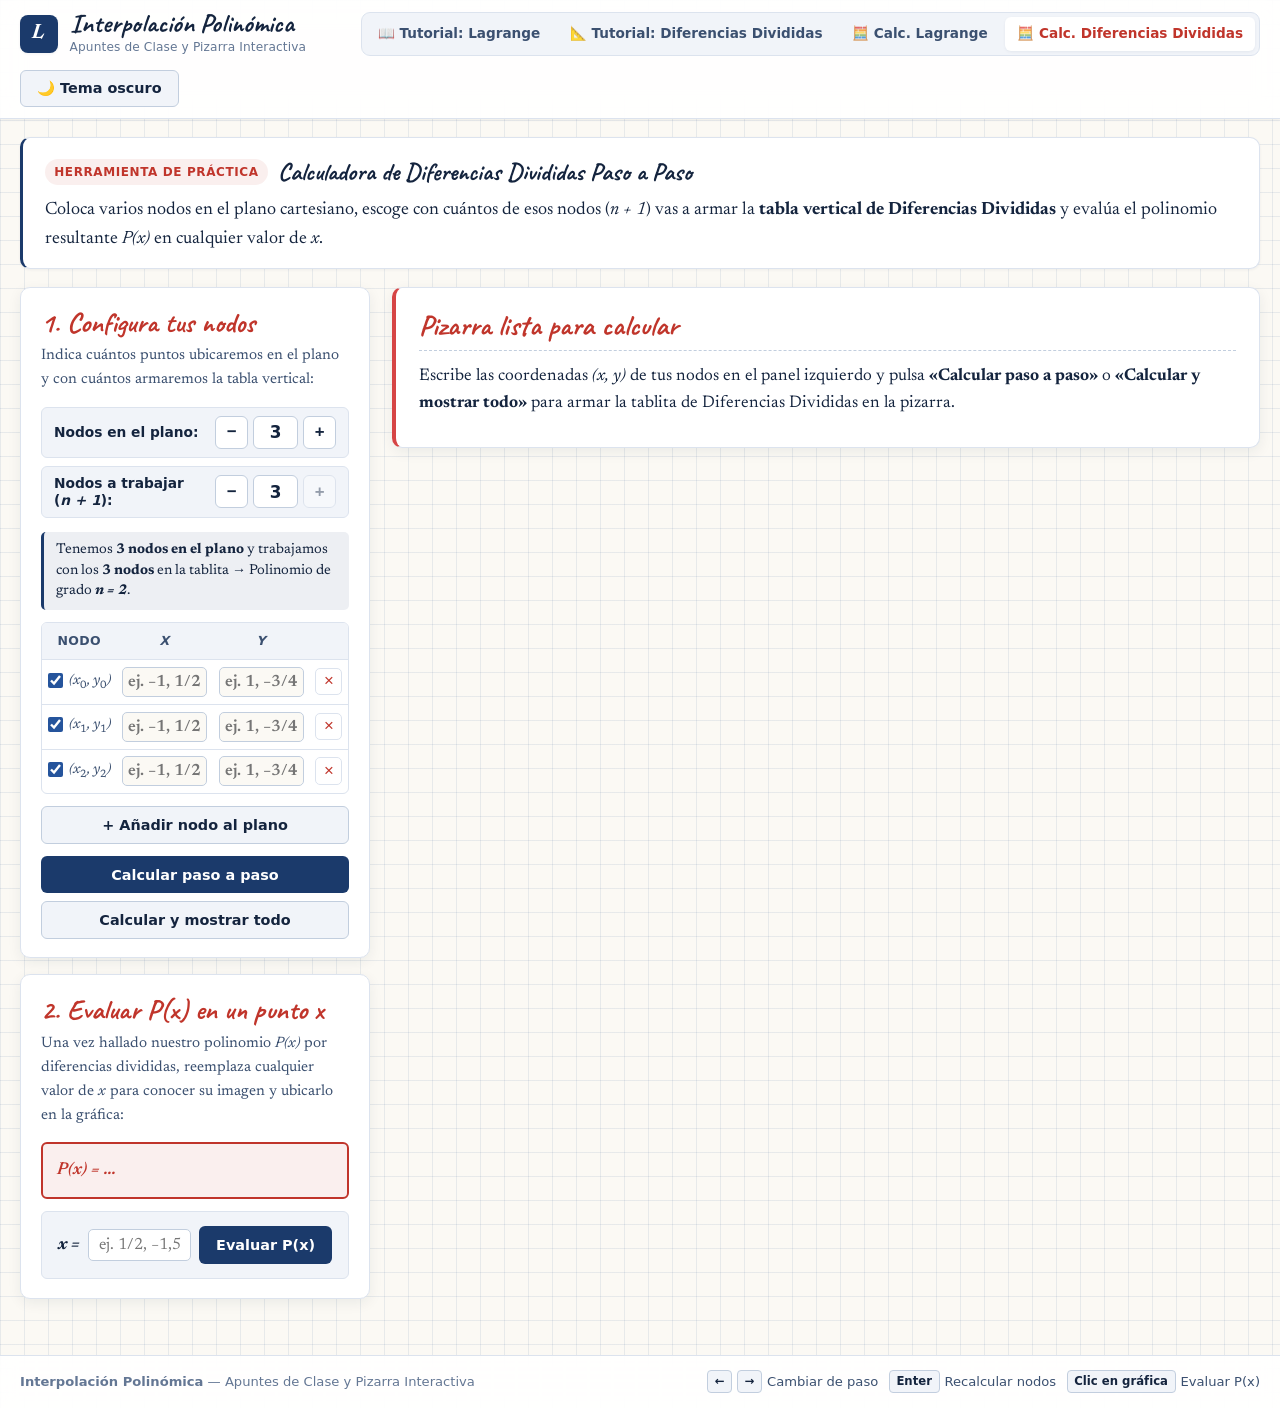
==== calculadora-diferencias.html @ 431a0343 "docs: change P(x_i) = y_i to P(x) = y in verification step" ====
<!DOCTYPE html>
<html lang="es">
<head>
  <meta charset="UTF-8">
  <meta name="viewport" content="width=device-width, initial-scale=1.0, viewport-fit=cover">
  <title>Calculadora de Diferencias Divididas — Paso a Paso</title>
  <meta name="description" content="Calculadora interactiva paso a paso del Método de Diferencias Divididas de Newton con tabla vertical, fracciones exactas y gráfica.">
  <meta property="og:title" content="Calculadora de Diferencias Divididas — Paso a Paso">
  <meta property="og:description" content="Arma la tabla de Diferencias Divididas y calcula el polinomio interpolador paso a paso.">
  <link rel="icon" type="image/svg+xml" href="data:image/svg+xml,%3Csvg xmlns='http://www.w3.org/2000/svg' viewBox='0 0 64 64'%3E%3Crect width='64' height='64' rx='14' fill='%231b3a6b'/%3E%3Ctext x='32' y='46' font-family='Georgia,serif' font-size='42' font-weight='bold' font-style='italic' fill='%23ffffff' text-anchor='middle'%3EL%3C/text%3E%3C/svg%3E">
  <link rel="preconnect" href="https://fonts.googleapis.com">
  <link rel="preconnect" href="https://fonts.gstatic.com" crossorigin>
  <link href="https://fonts.googleapis.com/css2?family=Caveat:wght@600;700&family=Newsreader:ital,opsz,wght@0,6..72,400;0,6..72,600;0,6..72,700;1,6..72,400;1,6..72,600&display=swap" rel="stylesheet">
  <link rel="stylesheet" href="styles.css?v=5">
</head>
<body>
  <!-- Barra de navegación superior profesional -->
  <header class="top-navbar">
    <div class="navbar-inner">
      <a href="index.html" class="brand-group">
        <span class="brand-symbol">L</span>
        <div class="brand-text-wrap">
          <span class="brand-title">Interpolación Polinómica</span>
          <span class="brand-subtitle">Apuntes de Clase y Pizarra Interactiva</span>
        </div>
      </a>

      <nav class="nav-links" aria-label="Navegación principal">
        <a href="index.html" class="nav-link">
          📖 Tutorial: Lagrange
        </a>
        <a href="diferencias.html" class="nav-link">
          📐 Tutorial: Diferencias Divididas
        </a>
        <a href="calculadora.html" class="nav-link">
          🧮 Calc. Lagrange
        </a>
        <a href="calculadora-diferencias.html" class="nav-link active" aria-current="page">
          🧮 Calc. Diferencias Divididas
        </a>
      </nav>

      <div class="navbar-actions">
        <button type="button" id="theme-toggle-btn" class="btn btn-secondary" aria-label="Cambiar tema de color">
          Alternar tema
        </button>
      </div>
    </div>
  </header>

  <div class="main-wrapper">
    <!-- Banner de introducción de la Calculadora de Diferencias Divididas -->
    <section class="definition-banner" aria-labelledby="dd-calc-banner-heading">
      <div class="definition-Header">
        <span class="prof-badge">Herramienta de práctica</span>
        <h1 id="dd-calc-banner-heading" class="definition-title">Calculadora de Diferencias Divididas Paso a Paso</h1>
      </div>
      <p class="definition-text">
        Coloca varios nodos en el plano cartesiano, escoge con cuántos de esos nodos (<span class="math-inline">n + 1</span>) vas a armar la <strong>tabla vertical de Diferencias Divididas</strong> y evalúa el polinomio resultante <span class="math-inline">P(x)</span> en cualquier valor de <span class="math-inline">x</span>.
      </p>
    </section>

    <div class="workspace-layout">
      <!-- Panel lateral izquierdo: Configuración de nodos + Evaluar P(x) en un punto x -->
      <aside class="workspace-sidebar">
        <!-- Tarjeta 1: Cantidad de nodos y tabla -->
        <section class="notebook-card" aria-labelledby="dd-config-nodes-heading">
          <h2 id="dd-config-nodes-heading" class="card-title">1. Configura tus nodos</h2>
          <p class="card-subtitle">
            Indica cuántos puntos ubicaremos en el plano y con cuántos armaremos la tabla vertical:
          </p>

          <div class="counts-grid">
            <div class="count-box">
              <label for="dd-calc-plane-count">Nodos en el plano:</label>
              <div class="count-input-group">
                <button type="button" id="dd-plane-dec-btn" class="btn-step-mini" aria-label="Disminuir nodos del plano">−</button>
                <input type="number" id="dd-calc-plane-count" class="count-number-input" min="2" max="12" value="3" autocomplete="off">
                <button type="button" id="dd-plane-inc-btn" class="btn-step-mini" aria-label="Aumentar nodos del plano">+</button>
              </div>
            </div>

            <div class="count-box">
              <label for="dd-calc-work-count">Nodos a trabajar (<span class="math-inline">n + 1</span>):</label>
              <div class="count-input-group">
                <button type="button" id="dd-work-dec-btn" class="btn-step-mini" aria-label="Disminuir nodos de trabajo">−</button>
                <input type="number" id="dd-calc-work-count" class="count-number-input" min="2" max="12" value="3" autocomplete="off">
                <button type="button" id="dd-work-inc-btn" class="btn-step-mini" aria-label="Aumentar nodos de trabajo">+</button>
              </div>
            </div>
          </div>

          <div id="dd-calc-counts-note" class="prof-note-banner"></div>

          <div class="table-wrapper">
            <table class="nodes-input-table" aria-label="Tabla editable de nodos de la calculadora de diferencias divididas">
              <thead>
                <tr>
                  <th scope="col">Nodo</th>
                  <th scope="col"><span class="math-inline">x</span></th>
                  <th scope="col"><span class="math-inline">y</span></th>
                  <th scope="col" aria-label="Quitar fila"></th>
                </tr>
              </thead>
              <tbody id="dd-calc-nodes-tbody"></tbody>
            </table>
          </div>

          <div id="dd-calc-validation-error" class="error-box" role="alert" hidden></div>

          <div class="btn-row">
            <button type="button" id="dd-calc-add-node-btn" class="btn btn-secondary" style="width: 100%;">
              + Añadir nodo al plano
            </button>
          </div>

          <div class="btn-stack">
            <button type="button" id="dd-calc-start-btn" class="btn btn-primary">
              Calcular paso a paso
            </button>
            <button type="button" id="dd-calc-show-all-top-btn" class="btn btn-secondary">
              Calcular y mostrar todo
            </button>
          </div>
        </section>

        <!-- Tarjeta 2: Evaluar P(x) en un punto x -->
        <section class="notebook-card" aria-labelledby="dd-eval-heading">
          <h2 id="dd-eval-heading" class="card-title">2. Evaluar P(x) en un punto x</h2>
          <p class="card-subtitle">
            Una vez hallado nuestro polinomio <span class="math-inline">P(x)</span> por diferencias divididas, reemplaza cualquier valor de <span class="math-inline">x</span> para conocer su imagen y ubicarlo en la gráfica:
          </p>

          <div id="dd-active-poly-box" class="math-block math-final-highlight" style="font-size: 1.08rem; padding: 0.65rem 0.85rem; margin-bottom: 0.75rem;">
            P(x) = ...
          </div>

          <div class="eval-card-box">
            <div class="eval-input-row">
              <label for="dd-eval-x-input" class="eval-x-label">x =</label>
              <input type="text" id="dd-eval-x-input" class="eval-x-input" value="" placeholder="ej. 1/2, −1,5" autocomplete="off">
              <button type="button" id="dd-eval-x-btn" class="btn btn-primary">Evaluar P(x)</button>
            </div>
          </div>

          <div id="dd-eval-result-box" class="eval-result-panel" hidden></div>
        </section>
      </aside>

      <!-- Pizarra principal derecha: Desarrollo paso a paso igual que en el tutorial -->
      <div class="workspace-board">
        <main id="dd-calc-steps-container" aria-live="polite"></main>

        <div id="dd-calc-step-controls" class="step-controls-bar" hidden>
          <span id="dd-calc-step-progress" class="step-progress-text"></span>
          <div class="btn-row" style="margin-top: 0;">
            <button type="button" id="dd-calc-next-step-btn" class="btn btn-primary">Siguiente paso</button>
            <button type="button" id="dd-calc-show-all-btn" class="btn btn-secondary">Mostrar todo</button>
          </div>
        </div>
      </div>
    </div>
  </div>

  <footer class="site-footer">
    <div class="footer-inner">
      <span><strong>Interpolación Polinómica</strong> — Apuntes de Clase y Pizarra Interactiva</span>
      <div class="footer-shortcuts" aria-label="Atajos de teclado">
        <span class="shortcut-item"><kbd class="kbd-pill">←</kbd><kbd class="kbd-pill">→</kbd> Cambiar de paso</span>
        <span class="shortcut-item"><kbd class="kbd-pill">Enter</kbd> Recalcular nodos</span>
        <span class="shortcut-item"><kbd class="kbd-pill">Clic en gráfica</kbd> Evaluar P(x)</span>
      </div>
    </div>
  </footer>

  <script src="lagrange.js?v=13"></script>
  <script>
    (function () {
      'use strict';

      const {
        parseInputToFrac,
        polyEval,
        computeDividedDifferencesPolynomial,
        renderFracHTML,
        renderPolyHTML,
        renderPolyEvaluationSubstitutionHTML,
        renderWhyBoxHTML,
        buildPolyEvaluationBreakdownHTML,
        generateDividedDiffStepsData,
        scrollToElement,
        createStepCardElement,
        syncStepJumperBar,
        validateCalculatorRowsRealtime,
        initThemeToggle
      } = window.LagrangeApp;

      const calcPlaneCountInput = document.getElementById('dd-calc-plane-count');
      const planeDecBtn = document.getElementById('dd-plane-dec-btn');
      const planeIncBtn = document.getElementById('dd-plane-inc-btn');

      const calcWorkCountInput = document.getElementById('dd-calc-work-count');
      const workDecBtn = document.getElementById('dd-work-dec-btn');
      const workIncBtn = document.getElementById('dd-work-inc-btn');

      const calcCountsNote = document.getElementById('dd-calc-counts-note');
      const calcTbody = document.getElementById('dd-calc-nodes-tbody');
      const calcErrorBox = document.getElementById('dd-calc-validation-error');
      const calcAddNodeBtn = document.getElementById('dd-calc-add-node-btn');
      const calcStartBtn = document.getElementById('dd-calc-start-btn');
      const calcShowAllTopBtn = document.getElementById('dd-calc-show-all-top-btn');

      const activePolyBox = document.getElementById('dd-active-poly-box');
      const evalXInput = document.getElementById('dd-eval-x-input');
      const evalXBtn = document.getElementById('dd-eval-x-btn');
      const evalResultBox = document.getElementById('dd-eval-result-box');

      const calcStepsContainer = document.getElementById('dd-calc-steps-container');
      const calcStepControls = document.getElementById('dd-calc-step-controls');
      const calcStepProgress = document.getElementById('dd-calc-step-progress');
      const calcNextStepBtn = document.getElementById('dd-calc-next-step-btn');
      const calcShowAllBtn = document.getElementById('dd-calc-show-all-btn');

      let calcSteps = [];
      let calcRevealed = 0;
      let lastEvalPoint = null;

      function showCalcError(msg) {
        calcErrorBox.textContent = msg;
        calcErrorBox.hidden = false;
      }

      function clearCalcError() {
        calcErrorBox.textContent = '';
        calcErrorBox.hidden = true;
      }

      function getCalcRows() {
        return Array.from(calcTbody.querySelectorAll('tr'));
      }

      function setTargetWorkNodeCount(targetCount) {
        const rows = getCalcRows();
        const planeTotal = rows.length;
        const clamped = Math.max(2, Math.min(planeTotal, targetCount));
        let checkedRows = rows.filter(r => {
          const chk = r.querySelector('.node-use-check');
          return chk && chk.checked;
        });

        if (checkedRows.length < clamped) {
          for (let i = 0; i < rows.length && checkedRows.length < clamped; i++) {
            const chk = rows[i].querySelector('.node-use-check');
            if (chk && !chk.checked) {
              chk.checked = true;
              checkedRows.push(rows[i]);
            }
          }
        } else if (checkedRows.length > clamped) {
          for (let i = rows.length - 1; i >= 0 && checkedRows.length > clamped; i--) {
            const chk = rows[i].querySelector('.node-use-check');
            if (chk && chk.checked) {
              chk.checked = false;
              checkedRows.pop();
            }
          }
        }
        calcWorkCountInput.value = clamped;
        syncCalcTableAndLabels();
      }

      function syncCalcTableAndLabels() {
        const rows = getCalcRows();
        const planeTotal = rows.length;
        let checkedCount = rows.filter(r => {
          const chk = r.querySelector('.node-use-check');
          return chk && chk.checked;
        }).length;

        if (checkedCount < 2 && planeTotal >= 2) {
          for (let i = 0; i < rows.length && checkedCount < 2; i++) {
            const chk = rows[i].querySelector('.node-use-check');
            if (chk && !chk.checked) {
              chk.checked = true;
              checkedCount++;
            }
          }
        }

        const workCount = Math.max(2, Math.min(planeTotal, checkedCount));

        calcPlaneCountInput.value = planeTotal;
        calcWorkCountInput.max = planeTotal;
        calcWorkCountInput.value = workCount;

        planeDecBtn.disabled = planeTotal <= 2;
        planeIncBtn.disabled = planeTotal >= 12;
        workDecBtn.disabled = workCount <= 2;
        workIncBtn.disabled = workCount >= planeTotal;

        const disableRemove = planeTotal <= 2;
        let workIdxCounter = 0;

        rows.forEach((tr, idx) => {
          const chk = tr.querySelector('.node-use-check');
          const isWork = chk ? chk.checked : idx < workCount;
          tr.classList.toggle('row-only-plane', !isWork);

          const statusText = tr.querySelector('.node-index-text');
          if (statusText) {
            if (isWork) {
              statusText.innerHTML = `<span class="math-inline">(x<sub>${workIdxCounter}</sub>, y<sub>${workIdxCounter}</sub>)</span>`;
              workIdxCounter++;
            } else {
              statusText.innerHTML = `<span style="font-style: normal; font-size: 0.8rem; color: var(--ink-muted);">Solo plano</span>`;
            }
          }

          const rmBtn = tr.querySelector('.btn-remove');
          if (rmBtn) {
            rmBtn.disabled = disableRemove;
            rmBtn.title = disableRemove
              ? 'Se requieren como mínimo 2 nodos en el plano'
              : `Quitar fila ${idx + 1}`;
          }
        });

        const degree = workCount - 1;
        if (planeTotal === workCount) {
          calcCountsNote.innerHTML =
            `Tenemos <strong>${planeTotal} nodos en el plano</strong> y trabajamos con los <strong>${workCount} nodos</strong> en la tablita → Polinomio de grado <strong><span class="math-inline">n = ${degree}</span></strong>.`;
        } else {
          calcCountsNote.innerHTML =
            `Ubicamos <strong>${planeTotal} nodos en el plano</strong> y armamos la tablita con los <strong>${workCount} nodos marcados (✓)</strong> (<span class="math-inline">x<sub>0</sub></span> a <span class="math-inline">x<sub>${degree}</sub></span>) → Grado <strong><span class="math-inline">n = ${degree}</span></strong>.`;
        }
      }

      function suggestNextCalcCoords() {
        const rows = getCalcRows();
        const usedX = new Set();
        let maxIntX = 0;
        rows.forEach(tr => {
          const rawX = tr.querySelector('.input-x').value;
          const parsed = parseInputToFrac(rawX);
          if (parsed.value) {
            usedX.add(parsed.value.toPlainString());
            const nVal = Math.round(parsed.value.toNumber());
            if (isFinite(nVal) && nVal > maxIntX) maxIntX = nVal;
          }
        });
        let nextX = maxIntX + 1;
        while (usedX.has(nextX.toString())) nextX++;
        return { x: nextX.toString(), y: ((nextX % 3) + 1).toString() };
      }

      function createCalcRow(xStr = '', yStr = '', isChecked = true) {
        const tr = document.createElement('tr');
        tr.innerHTML = `
          <td class="node-index-cell">
            <label class="node-use-label" title="Marca o desmarca para elegir si este nodo se usa al armar la tablita">
              <input type="checkbox" class="node-use-check" ${isChecked ? 'checked' : ''} aria-label="Usar este nodo">
              <span class="node-index-text"></span>
            </label>
          </td>
          <td><input type="text" class="node-input input-x" value="${xStr}" placeholder="ej. −1, 1/2" autocomplete="off"></td>
          <td><input type="text" class="node-input input-y" value="${yStr}" placeholder="ej. 1, −3/4" autocomplete="off"></td>
          <td><button type="button" class="btn-remove" aria-label="Quitar fila">×</button></td>
        `;

        const chk = tr.querySelector('.node-use-check');
        chk.addEventListener('change', () => {
          const checkedCount = getCalcRows().filter(r => r.querySelector('.node-use-check')?.checked).length;
          if (checkedCount < 2) {
            chk.checked = true;
            showCalcError('Debes dejar al menos 2 nodos marcados (✓) para armar la tablita.');
            return;
          }
          clearCalcError();
          syncCalcTableAndLabels();
        });

        const rmBtn = tr.querySelector('.btn-remove');
        rmBtn.addEventListener('click', () => {
          if (getCalcRows().length <= 2) {
            showCalcError('Debe haber al menos 2 nodos en el plano.');
            return;
          }
          clearCalcError();
          tr.remove();
          syncCalcTableAndLabels();
          validateCalculatorRowsRealtime(calcTbody, evalXInput, calcErrorBox);
        });

        tr.querySelectorAll('input[type="text"]').forEach(inp => {
          inp.addEventListener('input', () => {
            const vRes = validateCalculatorRowsRealtime(calcTbody, evalXInput, calcErrorBox);
            calcStartBtn.disabled = !vRes.valid;
            calcShowAllTopBtn.disabled = !vRes.valid;
          });
          inp.addEventListener('keydown', (e) => {
            if (e.key === 'Enter') {
              e.preventDefault();
              startCalcSteps({ showAll: false, autoScroll: false, preserveRevealed: true });
            }
          });
        });

        calcTbody.appendChild(tr);
        syncCalcTableAndLabels();
        return tr;
      }

      function setCalcPlaneNodeCount(targetCount) {
        const clamped = Math.max(2, Math.min(12, targetCount));
        let rows = getCalcRows();
        while (rows.length < clamped) {
          createCalcRow('', '', true);
          rows = getCalcRows();
        }
        while (rows.length > clamped) {
          rows[rows.length - 1].remove();
          rows = getCalcRows();
        }
        syncCalcTableAndLabels();
      }

      function readAndValidateCalcNodes() {
        const rows = getCalcRows();
        const planeTotal = rows.length;

        if (planeTotal < 2) {
          return { error: 'Se necesitan al menos 2 nodos en el plano.' };
        }

        const allPlaneNodes = [];
        const workNodes = [];

        for (let i = 0; i < rows.length; i++) {
          const xRaw = rows[i].querySelector('.input-x').value;
          const yRaw = rows[i].querySelector('.input-y').value;
          const chk = rows[i].querySelector('.node-use-check');

          const xRes = parseInputToFrac(xRaw);
          if (xRes.error) {
            return { error: `Error en x de la fila ${i + 1}: ${xRes.error} Usa enteros, decimales (con punto o coma) o fracciones como 1/2.` };
          }
          const yRes = parseInputToFrac(yRaw);
          if (yRes.error) {
            return { error: `Error en y de la fila ${i + 1}: ${yRes.error} Usa enteros, decimales (con punto o coma) o fracciones como 1/2.` };
          }

          const isWork = chk ? chk.checked : true;
          const nodeObj = { x: xRes.value, y: yRes.value, active: isWork };
          allPlaneNodes.push(nodeObj);
          if (isWork) workNodes.push(nodeObj);
        }

        if (workNodes.length < 2) {
          return { error: 'Marca al menos 2 nodos con (✓) para armar la tablita.' };
        }

        for (let i = 0; i < allPlaneNodes.length; i++) {
          for (let j = i + 1; j < allPlaneNodes.length; j++) {
            if (allPlaneNodes[i].x.equals(allPlaneNodes[j].x)) {
              return {
                error: `Las filas ${i + 1} y ${j + 1} tienen el mismo valor de x (${allPlaneNodes[i].x.toPlainString()}). Dos nodos no pueden tener la misma x.`
              };
            }
          }
        }

        return { workNodes, allPlaneNodes };
      }

      function jumpToCalcStep(targetIdx) {
        if (targetIdx < 0 || targetIdx >= calcSteps.length) return;
        if (calcRevealed <= targetIdx) {
          const frag = document.createDocumentFragment();
          while (calcRevealed <= targetIdx) {
            const idx = calcRevealed;
            const card = createStepCardElement(calcSteps[idx], idx, calcSteps.length);
            frag.appendChild(card);
            calcRevealed++;
          }
          calcStepsContainer.appendChild(frag);
        }
        updateCalcStepControls();
        const targetCard = calcStepsContainer.querySelectorAll('.step-card')[targetIdx];
        if (targetCard) {
          targetCard.classList.remove('step-card-flash');
          void targetCard.offsetWidth;
          targetCard.classList.add('step-card-flash');
          scrollToElement(targetCard);
        }
      }

      function updateCalcStepControls() {
        const total = calcSteps.length;
        syncStepJumperBar(calcStepsContainer, calcSteps, calcRevealed, jumpToCalcStep);
        if (total === 0) {
          calcStepControls.hidden = true;
          return;
        }
        const allShown = calcRevealed >= total;
        calcStepControls.hidden = allShown;
        calcStepProgress.textContent = `Mostrando ${calcRevealed} de ${total} pasos`;
        calcNextStepBtn.disabled = allShown;
        calcShowAllBtn.disabled = allShown;
      }

      function computeAndDisplayEvaluation(finalPoly) {
        const xParsed = parseInputToFrac(evalXInput.value);
        if (xParsed.error) {
          lastEvalPoint = null;
          evalResultBox.hidden = false;
          evalResultBox.innerHTML = `<span style="color: var(--error-text); font-size: 0.9rem;">Valor de x inválido: ${xParsed.error}</span>`;
          return;
        }

        const xVal = xParsed.value;
        const yVal = polyEval(finalPoly, xVal);
        const subHTML = renderPolyEvaluationSubstitutionHTML(finalPoly, xVal);
        lastEvalPoint = { x: xVal, y: yVal };

        const approxNote = !yVal.isInteger()
          ? ` &nbsp;<span style="color: var(--ink-secondary); font-size: 0.92rem;">(≈ ${yVal.toDecimalString(4)})</span>`
          : '';

        const whyEvalBox = renderWhyBoxHTML(
          `¿Cómo se calculó P(${xVal.toPlainString()})?`,
          buildPolyEvaluationBreakdownHTML(finalPoly, xVal)
        );

        evalResultBox.hidden = false;
        evalResultBox.innerHTML = `
          <div style="font-size: 0.9rem; font-weight: 700; color: var(--check-green); margin-bottom: 0.25rem;">
            ✓ Reemplazando <span class="math-inline">x = ${renderFracHTML(xVal)}</span> en <span class="math-inline">P(x)</span>:
          </div>
          <div class="math-block" style="margin: 0.25rem 0; padding: 0.5rem 0.7rem; font-size: 1.02rem;">
            P(${renderFracHTML(xVal)}) = ${subHTML} = <strong>${renderFracHTML(yVal)}</strong>${approxNote}
          </div>
          ${whyEvalBox}
          <div style="font-size: 0.85rem; color: var(--ink-secondary);">
            Punto en el plano: <strong class="math-inline">(${xVal.toPlainString()}, ${yVal.toPlainString()})</strong>
          </div>
        `;
      }

      function startCalcSteps({ showAll = false, autoScroll = true, preserveRevealed = false } = {}) {
        clearCalcError();
        syncCalcTableAndLabels();
        const vRes = validateCalculatorRowsRealtime(calcTbody, evalXInput, calcErrorBox);
        calcStartBtn.disabled = !vRes.valid;
        calcShowAllTopBtn.disabled = !vRes.valid;
        const res = readAndValidateCalcNodes();
        if (res.error) {
          showCalcError(res.error);
          return;
        }

        const { finalPoly } = computeDividedDifferencesPolynomial(res.workNodes);
        activePolyBox.innerHTML = `P(x) = ${renderPolyHTML(finalPoly)}`;

        if (evalXInput.value.trim() !== '') {
          computeAndDisplayEvaluation(finalPoly);
        } else {
          lastEvalPoint = null;
          evalResultBox.hidden = true;
        }

        const prevRevealed = calcRevealed;
        calcSteps = generateDividedDiffStepsData(res.workNodes, res.allPlaneNodes, lastEvalPoint);
        calcStepsContainer.innerHTML = '';
        calcRevealed = 0;

        if (calcSteps.length === 0) return;

        let targetCount = 1;
        if (showAll) {
          targetCount = calcSteps.length;
        } else if (preserveRevealed && prevRevealed > 0) {
          targetCount = Math.min(prevRevealed, calcSteps.length);
        }

        const frag = document.createDocumentFragment();
        let firstCard = null;
        for (let i = 0; i < targetCount; i++) {
          const card = createStepCardElement(calcSteps[i], i, calcSteps.length);
          if (!firstCard) firstCard = card;
          frag.appendChild(card);
          calcRevealed++;
        }
        calcStepsContainer.appendChild(frag);
        updateCalcStepControls();
        if (autoScroll && firstCard) {
          scrollToElement(firstCard);
        }
      }

      // Controles de cantidad de nodos en el plano
      planeDecBtn.addEventListener('click', () => {
        clearCalcError();
        setCalcPlaneNodeCount(getCalcRows().length - 1);
      });

      planeIncBtn.addEventListener('click', () => {
        clearCalcError();
        setCalcPlaneNodeCount(getCalcRows().length + 1);
      });

      calcPlaneCountInput.addEventListener('change', () => {
        clearCalcError();
        const val = parseInt(calcPlaneCountInput.value, 10);
        if (isNaN(val) || val < 2) {
          showCalcError('La cantidad de nodos en el plano debe ser como mínimo 2.');
          calcPlaneCountInput.value = getCalcRows().length;
          return;
        }
        setCalcPlaneNodeCount(val);
      });

      // Controles de cantidad de nodos con los que se va a trabajar
      workDecBtn.addEventListener('click', () => {
        clearCalcError();
        setTargetWorkNodeCount(parseInt(calcWorkCountInput.value, 10) - 1);
      });

      workIncBtn.addEventListener('click', () => {
        clearCalcError();
        setTargetWorkNodeCount(parseInt(calcWorkCountInput.value, 10) + 1);
      });

      calcWorkCountInput.addEventListener('change', () => {
        clearCalcError();
        const planeTotal = getCalcRows().length;
        const val = parseInt(calcWorkCountInput.value, 10);
        if (isNaN(val) || val < 2 || val > planeTotal) {
          showCalcError(`La cantidad de nodos de trabajo debe estar entre 2 y ${planeTotal}.`);
          syncCalcTableAndLabels();
          return;
        }
        setTargetWorkNodeCount(val);
      });

      calcAddNodeBtn.addEventListener('click', () => {
        clearCalcError();
        const newRow = createCalcRow('', '', true);
        syncCalcTableAndLabels();
        const firstInput = newRow.querySelector('.input-x');
        if (firstInput) {
          firstInput.focus();
          firstInput.select();
        }
      });

      calcStartBtn.addEventListener('click', () => {
        startCalcSteps({ showAll: false, autoScroll: true });
      });

      calcShowAllTopBtn.addEventListener('click', () => {
        startCalcSteps({ showAll: true, autoScroll: true });
      });

      evalXBtn.addEventListener('click', () => {
        startCalcSteps({ showAll: false, autoScroll: false, preserveRevealed: true });
      });

      evalXInput.addEventListener('input', () => {
        validateCalculatorRowsRealtime(calcTbody, evalXInput, calcErrorBox);
      });

      evalXInput.addEventListener('keydown', (e) => {
        if (e.key === 'Enter') {
          e.preventDefault();
          startCalcSteps({ showAll: false, autoScroll: false, preserveRevealed: true });
        }
      });

      calcNextStepBtn.addEventListener('click', () => {
        if (calcRevealed >= calcSteps.length) return;
        const idx = calcRevealed;
        const card = createStepCardElement(calcSteps[idx], idx, calcSteps.length);
        calcStepsContainer.appendChild(card);
        calcRevealed++;
        updateCalcStepControls();
        scrollToElement(card);
      });

      calcShowAllBtn.addEventListener('click', () => {
        if (calcRevealed >= calcSteps.length) return;
        const frag = document.createDocumentFragment();
        let firstNewCard = null;
        while (calcRevealed < calcSteps.length) {
          const idx = calcRevealed;
          const card = createStepCardElement(calcSteps[idx], idx, calcSteps.length);
          if (!firstNewCard) firstNewCard = card;
          frag.appendChild(card);
          calcRevealed++;
        }
        calcStepsContainer.appendChild(frag);
        updateCalcStepControls();
        if (firstNewCard) scrollToElement(firstNewCard);
      });

      initThemeToggle('theme-toggle-btn');

      // Al cargar o refrescar la página, limpiar cualquier parámetro previo de nodos en la URL y reiniciar todo en blanco
      if (window.history && window.history.replaceState && window.location.search) {
        try {
          const params = new URLSearchParams(window.location.search);
          const themeOnly = params.get('tema');
          const cleanQs = (themeOnly === 'light' || themeOnly === 'dark') ? `?tema=${themeOnly}` : '';
          window.history.replaceState(null, '', window.location.pathname + cleanQs);
        } catch (_) {}
      }

      function resetCalculatorState() {
        calcTbody.innerHTML = '';
        calcPlaneCountInput.value = '3';
        calcWorkCountInput.value = '3';
        evalXInput.value = '';
        activePolyBox.innerHTML = 'P(x) = ...';
        evalResultBox.hidden = true;
        clearCalcError();
        calcSteps = [];
        calcRevealed = 0;
        for (let i = 0; i < 3; i++) {
          createCalcRow('', '', true);
        }
        syncCalcTableAndLabels();
        updateCalcStepControls();
        calcStepsContainer.innerHTML = `
          <section class="notebook-card step-card">
            <div class="step-header">
              <h2 class="step-title">Pizarra lista para calcular</h2>
            </div>
            <div class="step-body">
              <p class="step-explanation">
                Escribe las coordenadas <span class="math-inline">(x, y)</span> de tus nodos en el panel izquierdo y pulsa <strong>«Calcular paso a paso»</strong> o <strong>«Calcular y mostrar todo»</strong> para armar la tablita de Diferencias Divididas en la pizarra.
              </p>
            </div>
          </section>
        `;
      }

      resetCalculatorState();
    })();
  </script>
</body>
</html>
---- styles.css ----
:root {
  /* Paleta clara: Cuaderno académico moderno */
  --bg-page: #f4f6f9;
  --bg-paper: #fbf9f4;
  --bg-card: #ffffff;
  --bg-card-glass: rgba(255, 255, 255, 0.88);
  --bg-subtle: #f1f4f9;
  --bg-accent-soft: #fdf2f0;
  --grid-line: rgba(74, 107, 156, 0.11);

  --ink-primary: #14243e;
  --ink-secondary: #3b5070;
  --ink-muted: #647794;

  --border-light: #dce3ee;
  --border-strong: #c2cede;

  --margin-red: #d64545;
  --accent-red: #c0352b;
  --accent-red-bg: rgba(192, 53, 43, 0.08);

  --brand-blue: #1b3a6b;
  --brand-blue-hover: #254f91;
  --brand-blue-soft: rgba(27, 58, 107, 0.08);
  --accent-blue: #25549c;
  --accent-blue-soft: rgba(37, 84, 156, 0.11);
  color-scheme: light;

  --check-green: #16794b;
  --check-green-bg: rgba(22, 121, 75, 0.1);

  --error-bg: #fef1f1;
  --error-border: #dc4c46;
  --error-text: #8c1d19;

  --focus-ring: #c0352b;

  /* Colores para gráficas SVG */
  --svg-grid: #e3e9f2;
  --svg-axis: #334e7b;
  --svg-curve: #c0352b;
  --svg-point: #1b3a6b;
  --svg-point-inactive: #7f91ab;
  --svg-point-eval: #16794b;
  --svg-label-bg: rgba(255, 255, 255, 0.9);

  --shadow-sm: 0 1px 3px rgba(20, 36, 62, 0.06);
  --shadow-md: 0 4px 14px rgba(20, 36, 62, 0.07);
  --shadow-lg: 0 10px 25px rgba(20, 36, 62, 0.09);

  --radius-sm: 6px;
  --radius-md: 10px;
  --radius-lg: 14px;

  --font-body: "Newsreader", Georgia, "Times New Roman", serif;
  --font-ui: system-ui, -apple-system, "Segoe UI", Roboto, sans-serif;
  --font-hand: "Caveat", "Comic Sans MS", cursive;
}

@media (prefers-color-scheme: dark) {
  :root:not([data-theme="light"]) {
    --bg-page: #0f151d;
    --bg-paper: #151d28;
    --bg-card: #1b2533;
    --bg-card-glass: rgba(27, 37, 51, 0.86);
    --bg-subtle: #233042;
    --bg-accent-soft: #2b1f24;
    --grid-line: rgba(138, 180, 248, 0.07);

    --ink-primary: #e8eef7;
    --ink-secondary: #b6c7df;
    --ink-muted: #849ab8;

    --border-light: #2d3c50;
    --border-strong: #3d506b;

    --margin-red: #e56b65;
    --accent-red: #f48680;
    --accent-red-bg: rgba(244, 134, 128, 0.13);

    --brand-blue: #8ab4f8;
    --brand-blue-hover: #a6c8ff;
    --brand-blue-soft: rgba(138, 180, 248, 0.14);
    --accent-blue: #8ab4f8;
    --accent-blue-soft: rgba(138, 180, 248, 0.15);
    color-scheme: dark;

    --check-green: #52d189;
    --check-green-bg: rgba(82, 209, 137, 0.13);

    --error-bg: #381c1f;
    --error-border: #e56b65;
    --error-text: #f9b8b4;

    --focus-ring: #f48680;

    --svg-grid: #263447;
    --svg-axis: #849ab8;
    --svg-curve: #f48680;
    --svg-point: #8ab4f8;
    --svg-point-inactive: #677b96;
    --svg-point-eval: #52d189;
    --svg-label-bg: rgba(27, 37, 51, 0.9);

    --shadow-sm: 0 1px 3px rgba(0, 0, 0, 0.25);
    --shadow-md: 0 6px 18px rgba(0, 0, 0, 0.32);
    --shadow-lg: 0 12px 28px rgba(0, 0, 0, 0.4);
  }
}

:root[data-theme="dark"] {
  --bg-page: #0f151d;
  --bg-paper: #151d28;
  --bg-card: #1b2533;
  --bg-card-glass: rgba(27, 37, 51, 0.86);
  --bg-subtle: #233042;
  --bg-accent-soft: #2b1f24;
  --grid-line: rgba(138, 180, 248, 0.07);

  --ink-primary: #e8eef7;
  --ink-secondary: #b6c7df;
  --ink-muted: #849ab8;

  --border-light: #2d3c50;
  --border-strong: #3d506b;

  --margin-red: #e56b65;
  --accent-red: #f48680;
  --accent-red-bg: rgba(244, 134, 128, 0.13);

  --brand-blue: #8ab4f8;
  --brand-blue-hover: #a6c8ff;
  --brand-blue-soft: rgba(138, 180, 248, 0.14);
  --accent-blue: #8ab4f8;
  --accent-blue-soft: rgba(138, 180, 248, 0.15);
  color-scheme: dark;

  --check-green: #52d189;
  --check-green-bg: rgba(82, 209, 137, 0.13);

  --error-bg: #381c1f;
  --error-border: #e56b65;
  --error-text: #f9b8b4;

  --focus-ring: #f48680;

  --svg-grid: #263447;
  --svg-axis: #849ab8;
  --svg-curve: #f48680;
  --svg-point: #8ab4f8;
  --svg-point-inactive: #677b96;
  --svg-point-eval: #52d189;
  --svg-label-bg: rgba(27, 37, 51, 0.9);

  --shadow-sm: 0 1px 3px rgba(0, 0, 0, 0.25);
  --shadow-md: 0 6px 18px rgba(0, 0, 0, 0.32);
  --shadow-lg: 0 12px 28px rgba(0, 0, 0, 0.4);
}

*, *::before, *::after {
  box-sizing: border-box;
}

@media (prefers-reduced-motion: no-preference) {
  html {
    scroll-behavior: smooth;
  }
}

body {
  margin: 0;
  padding: 0;
  background-color: var(--bg-paper);
  background-image:
    linear-gradient(to right, var(--grid-line) 1px, transparent 1px),
    linear-gradient(to bottom, var(--grid-line) 1px, transparent 1px);
  background-size: 24px 24px;
  color: var(--ink-primary);
  font-family: var(--font-body);
  font-size: 1.06rem;
  line-height: 1.6;
  min-height: 100vh;
  display: flex;
  flex-direction: column;
}

/* ==========================================================================
   Barra de navegación superior profesional
   ========================================================================== */
.top-navbar {
  position: sticky;
  top: 0;
  z-index: 100;
  background-color: var(--bg-card-glass);
  backdrop-filter: blur(12px);
  -webkit-backdrop-filter: blur(12px);
  border-bottom: 1px solid var(--border-light);
  box-shadow: var(--shadow-sm);
  padding:
    calc(0.65rem + env(safe-area-inset-top, 0px))
    calc(1.25rem + env(safe-area-inset-right, 0px))
    0.65rem
    calc(1.25rem + env(safe-area-inset-left, 0px));
}

.navbar-inner {
  max-width: 1360px;
  margin: 0 auto;
  display: flex;
  align-items: center;
  justify-content: space-between;
  flex-wrap: wrap;
  gap: 0.75rem;
}

.brand-group {
  display: flex;
  align-items: center;
  gap: 0.75rem;
  text-decoration: none;
  color: var(--ink-primary);
}

.brand-symbol {
  width: 2.35rem;
  height: 2.35rem;
  border-radius: 8px;
  background-color: var(--brand-blue);
  color: var(--bg-card);
  display: inline-flex;
  align-items: center;
  justify-content: center;
  font-family: var(--font-body);
  font-weight: 700;
  font-size: 1.3rem;
  font-style: italic;
  box-shadow: var(--shadow-sm);
}

.brand-text-wrap {
  display: flex;
  flex-direction: column;
}

.brand-title {
  font-family: var(--font-hand);
  font-size: 1.65rem;
  font-weight: 700;
  line-height: 1.05;
  color: var(--ink-primary);
  margin: 0;
}

.brand-subtitle {
  font-family: var(--font-ui);
  font-size: 0.76rem;
  color: var(--ink-muted);
  letter-spacing: 0.01em;
}

.nav-links {
  display: flex;
  align-items: center;
  flex-wrap: wrap;
  gap: 0.35rem;
  background-color: var(--bg-subtle);
  padding: 0.25rem;
  border-radius: 9px;
  border: 1px solid var(--border-light);
}

.nav-link {
  font-family: var(--font-ui);
  font-size: 0.85rem;
  font-weight: 600;
  color: var(--ink-secondary);
  text-decoration: none;
  padding: 0.4rem 0.75rem;
  border-radius: 6px;
  display: inline-flex;
  align-items: center;
  gap: 0.35rem;
  white-space: nowrap;
}

.nav-link:hover {
  color: var(--ink-primary);
  background-color: rgba(128, 128, 128, 0.08);
}

.nav-link.active {
  background-color: var(--bg-card);
  color: var(--accent-red);
  box-shadow: var(--shadow-sm);
}

.navbar-actions {
  display: flex;
  align-items: center;
  gap: 0.5rem;
}

/* ==========================================================================
   Contenedor principal y grillas de página
   ========================================================================== */
.main-wrapper {
  max-width: 1360px;
  width: 100%;
  margin: 0 auto;
  padding:
    1.15rem
    calc(1.25rem + env(safe-area-inset-right, 0px))
    calc(3.5rem + env(safe-area-inset-bottom, 0px))
    calc(1.25rem + env(safe-area-inset-left, 0px));
  flex: 1;
}

/* Banner de Definición del Profesor */
.definition-banner {
  background-color: var(--bg-card);
  border: 1px solid var(--border-light);
  border-left: 3px solid var(--brand-blue);
  border-radius: var(--radius-md);
  padding: 0.9rem 1.35rem;
  margin-bottom: 1.15rem;
  box-shadow: var(--shadow-sm);
  display: flex;
  flex-direction: column;
  gap: 0.25rem;
}

.definition-Header {
  display: flex;
  align-items: center;
  gap: 0.6rem;
}

.prof-badge {
  font-family: var(--font-ui);
  font-size: 0.75rem;
  font-weight: 700;
  text-transform: uppercase;
  letter-spacing: 0.05em;
  color: var(--accent-red);
  background-color: var(--accent-red-bg);
  padding: 0.2rem 0.6rem;
  border-radius: 999px;
}

.definition-title {
  font-family: var(--font-hand);
  font-size: 1.55rem;
  font-weight: 700;
  color: var(--ink-primary);
  margin: 0;
}

.definition-text {
  margin: 0;
  font-size: 1.12rem;
  color: var(--ink-primary);
}

/* Layout de 2 columnas en escritorio (Panel lateral de control + Pizarra de pasos) */
.workspace-layout {
  display: grid;
  grid-template-columns: 350px minmax(0, 1fr);
  gap: 1.35rem;
  align-items: start;
}

.workspace-sidebar {
  position: sticky;
  top: calc(var(--navbar-height, 4.2rem) + 0.65rem);
  display: flex;
  flex-direction: column;
  gap: 1rem;
}

.workspace-board {
  display: flex;
  flex-direction: column;
  gap: 1.15rem;
  min-width: 0;
}

/* Tarjetas estilo cuaderno profesional */
.notebook-card {
  position: relative;
  background-color: var(--bg-card);
  border: 1px solid var(--border-light);
  border-radius: var(--radius-md);
  padding: 1.15rem 1.25rem;
  box-shadow: var(--shadow-md);
}

.step-card {
  border-left: 4px solid var(--margin-red);
  padding: 1.3rem 1.45rem;
}

.card-title {
  font-family: var(--font-hand);
  font-size: 1.75rem;
  font-weight: 700;
  color: var(--accent-red);
  margin: 0 0 0.35rem 0;
  line-height: 1.15;
}

.card-subtitle {
  margin: 0 0 0.9rem 0;
  font-size: 0.94rem;
  color: var(--ink-secondary);
}

/* Controles de cantidad de nodos (Calculadora) */
.counts-grid {
  display: flex;
  flex-direction: column;
  gap: 0.5rem;
  margin-bottom: 0.85rem;
}

.count-box {
  background-color: var(--bg-subtle);
  border: 1px solid var(--border-light);
  border-radius: var(--radius-sm);
  padding: 0.5rem 0.75rem;
  display: flex;
  flex-direction: row;
  align-items: center;
  justify-content: space-between;
  gap: 0.65rem;
}

.count-box label {
  font-family: var(--font-ui);
  font-size: 0.86rem;
  font-weight: 600;
  color: var(--ink-primary);
  line-height: 1.25;
}

.count-input-group {
  display: inline-flex;
  align-items: center;
  gap: 0.3rem;
  flex-shrink: 0;
}

.count-number-input {
  width: 2.85rem;
  height: 2.05rem;
  padding: 0 0.25rem;
  font-family: var(--font-ui);
  font-size: 1.05rem;
  font-weight: 800;
  color: var(--ink-primary);
  background-color: var(--bg-card);
  border: 1px solid var(--border-strong);
  border-radius: 6px;
  text-align: center;
  appearance: textfield;
  -moz-appearance: textfield;
}

.count-number-input::-webkit-outer-spin-button,
.count-number-input::-webkit-inner-spin-button {
  -webkit-appearance: none;
  margin: 0;
}

.btn-step-mini {
  width: 2.05rem;
  height: 2.05rem;
  flex-shrink: 0;
  border: 1px solid var(--border-strong);
  background-color: var(--bg-card);
  color: var(--ink-primary);
  border-radius: 6px;
  font-weight: 700;
  font-size: 1.05rem;
  cursor: pointer;
  display: inline-flex;
  align-items: center;
  justify-content: center;
  transition: background-color 0.15s ease, border-color 0.15s ease;
}

.btn-step-mini:hover:not(:disabled) {
  background-color: var(--brand-blue-soft);
  border-color: var(--brand-blue);
}

.prof-note-banner {
  background-color: var(--brand-blue-soft);
  border-left: 3px solid var(--brand-blue);
  padding: 0.55rem 0.75rem;
  border-radius: 5px;
  font-size: 0.88rem;
  line-height: 1.45;
  color: var(--ink-primary);
  margin-bottom: 0.75rem;
}

/* Tablas editables y de resumen */
.table-wrapper {
  overflow-x: auto;
  margin: 0.45rem 0 0.75rem;
  border-radius: var(--radius-sm);
  border: 1px solid var(--border-light);
}

.nodes-input-table,
.nodes-summary-table {
  width: 100%;
  border-collapse: collapse;
  font-size: 0.96rem;
}

.nodes-input-table th,
.nodes-input-table td,
.nodes-summary-table th,
.nodes-summary-table td {
  border-bottom: 1px solid var(--border-light);
  padding: 0.42rem 0.35rem;
  text-align: center;
}

.nodes-input-table tr:last-child td,
.nodes-summary-table tr:last-child td {
  border-bottom: none;
}

.nodes-input-table th,
.nodes-summary-table th {
  background-color: var(--bg-subtle);
  color: var(--ink-secondary);
  font-family: var(--font-ui);
  font-size: 0.78rem;
  font-weight: 700;
  text-transform: uppercase;
  letter-spacing: 0.03em;
  padding: 0.5rem 0.35rem;
}

.nodes-input-table tr.row-only-plane {
  opacity: 0.62;
  background-color: var(--bg-subtle);
}

.node-index-cell {
  font-style: italic;
  color: var(--ink-secondary);
  white-space: nowrap;
  font-size: 0.9rem;
}

.node-input {
  width: 100%;
  min-width: 54px;
  padding: 0.38rem 0.35rem;
  font-family: var(--font-body);
  font-size: 1.02rem;
  font-weight: 600;
  color: var(--ink-primary);
  background-color: var(--bg-paper);
  border: 1px solid var(--border-strong);
  border-radius: 5px;
  text-align: center;
  transition: border-color 0.15s ease, background-color 0.15s ease;
}

.node-input.is-invalid,
.eval-x-input.is-invalid {
  border-color: var(--error-border) !important;
  background-color: var(--error-bg) !important;
  color: var(--error-text);
}

.node-readonly-val {
  display: inline-block;
  padding: 0.12rem 0.3rem;
  font-family: var(--font-body);
  font-size: 1.06rem;
  font-weight: 700;
  color: var(--ink-primary);
  text-align: center;
}

.btn-example-select.is-selected {
  background-color: var(--accent-blue-soft);
  border-color: var(--accent-blue);
  color: var(--accent-blue);
  font-weight: 700;
}

/* Foco accesible */
button:focus-visible,
input:focus-visible,
a:focus-visible {
  outline: 2px solid var(--focus-ring);
  outline-offset: 2px;
}

/* Botones */
.btn-row {
  display: flex;
  flex-wrap: wrap;
  gap: 0.5rem;
  align-items: center;
  margin-top: 0.75rem;
}

.btn-stack {
  display: flex;
  flex-direction: column;
  gap: 0.5rem;
  margin-top: 0.75rem;
}

.btn {
  display: inline-flex;
  align-items: center;
  justify-content: center;
  gap: 0.4rem;
  font-family: var(--font-ui);
  font-size: 0.9rem;
  font-weight: 600;
  padding: 0.55rem 1rem;
  border-radius: 6px;
  border: 1px solid transparent;
  cursor: pointer;
  line-height: 1.25;
  text-decoration: none;
}

.btn-primary {
  background-color: var(--brand-blue);
  color: var(--bg-card);
}

.btn-primary:hover:not(:disabled) {
  background-color: var(--brand-blue-hover);
}

.btn-secondary {
  background-color: var(--bg-subtle);
  color: var(--ink-primary);
  border-color: var(--border-strong);
}

.btn-secondary:hover:not(:disabled) {
  background-color: var(--border-light);
}

.btn-accent {
  background-color: var(--accent-red);
  color: #ffffff;
}

.btn-accent:hover:not(:disabled) {
  opacity: 0.92;
}

.btn-remove {
  background-color: transparent;
  color: var(--accent-red);
  border: 1px solid var(--border-light);
  border-radius: 5px;
  width: 1.7rem;
  height: 1.7rem;
  font-size: 1.05rem;
  line-height: 1;
  padding: 0;
  cursor: pointer;
}

.btn-remove:hover:not(:disabled) {
  background-color: var(--accent-red-bg);
  border-color: var(--accent-red);
}

.btn:disabled,
.btn-remove:disabled,
.btn-step-mini:disabled {
  opacity: 0.42;
  cursor: not-allowed;
}

/* Mensajes de error */
.error-box {
  margin-top: 0.7rem;
  padding: 0.65rem 0.85rem;
  background-color: var(--error-bg);
  border: 1px solid var(--error-border);
  border-left: 4px solid var(--error-border);
  border-radius: 5px;
  color: var(--error-text);
  font-family: var(--font-ui);
  font-size: 0.88rem;
}

.error-box[hidden] {
  display: none;
}

/* Tarjeta de Evaluación de P(x) en un punto x (en Calculadora) */
.eval-card-box {
  background-color: var(--bg-subtle);
  border: 1px solid var(--border-light);
  border-radius: var(--radius-sm);
  padding: 0.9rem 1rem;
  margin-top: 0.5rem;
}

.eval-input-row {
  display: flex;
  align-items: center;
  gap: 0.5rem;
  flex-wrap: wrap;
}

.eval-x-label {
  font-style: italic;
  font-weight: 700;
  font-size: 1.1rem;
  color: var(--ink-primary);
}

.eval-x-input {
  flex: 1;
  min-width: 90px;
  padding: 0.45rem 0.6rem;
  font-family: var(--font-body);
  font-size: 1.02rem;
  color: var(--ink-primary);
  background-color: var(--bg-card);
  border: 1px solid var(--border-strong);
  border-radius: 5px;
  text-align: center;
}

.eval-result-panel {
  margin-top: 0.75rem;
  padding: 0.75rem 0.9rem;
  background-color: var(--check-green-bg);
  border: 1px solid var(--check-green);
  border-left: 4px solid var(--check-green);
  border-radius: 6px;
}

.eval-result-panel[hidden] {
  display: none;
}

/* Tarjetas de Pasos de la Pizarra */
@keyframes stepCardEnter {
  from {
    opacity: 0;
    transform: translateY(7px);
  }
  to {
    opacity: 1;
    transform: translateY(0);
  }
}

.step-card {
  scroll-margin-top: calc(var(--navbar-height, 4.2rem) + var(--jumper-height, 3.8rem) + 1rem);
  animation: stepCardEnter 0.24s cubic-bezier(0.2, 0.8, 0.2, 1);
}

.step-card:focus {
  outline: none;
}

.step-card:focus-visible {
  outline: 2px solid var(--focus-ring);
  outline-offset: 2px;
}

.step-header {
  display: flex;
  align-items: center;
  justify-content: space-between;
  flex-wrap: wrap;
  gap: 0.5rem;
  margin-bottom: 0.75rem;
  border-bottom: 1px dashed var(--border-strong);
  padding-bottom: 0.5rem;
}

.step-title {
  display: inline-flex;
  align-items: center;
  gap: 0.5rem;
  font-family: var(--font-hand);
  font-size: 1.8rem;
  font-weight: 700;
  color: var(--accent-red);
  margin: 0;
  line-height: 1.15;
}

.step-num-circle {
  display: inline-flex;
  align-items: center;
  justify-content: center;
  width: 26px;
  height: 26px;
  border-radius: 50%;
  background-color: var(--accent-red-bg);
  border: 1.5px solid var(--accent-red);
  color: var(--accent-red);
  font-family: var(--font-ui);
  font-size: 0.8rem;
  font-weight: 800;
  line-height: 1;
  flex-shrink: 0;
}

.step-badge {
  font-family: var(--font-ui);
  font-size: 0.78rem;
  font-weight: 700;
  color: var(--ink-secondary);
  background-color: var(--bg-subtle);
  padding: 0.2rem 0.65rem;
  border-radius: 999px;
  border: 1px solid var(--border-light);
}

.step-explanation {
  margin: 0.55rem 0;
  color: var(--ink-primary);
}

.substep-list {
  margin: 0.75rem 0 0;
  padding-left: 0;
  list-style: none;
}

.substep-item {
  margin-bottom: 1rem;
  padding-bottom: 0.85rem;
  border-bottom: 1px dotted var(--border-strong);
}

.substep-item:last-child {
  margin-bottom: 0;
  padding-bottom: 0;
  border-bottom: none;
}

.substep-label {
  font-weight: 600;
  color: var(--ink-secondary);
  margin-bottom: 0.35rem;
  display: block;
}

/* Bloques matemáticos */
.math-block {
  overflow-x: auto;
  padding: 0.75rem 0.95rem;
  margin: 0.45rem 0;
  background-color: var(--bg-paper);
  border: 1px solid var(--border-light);
  border-radius: 6px;
  font-style: italic;
  font-size: 1.12rem;
  line-height: 1.85;
  white-space: normal;
  color: var(--ink-primary);
}

.math-eq-stage {
  display: inline-block;
  white-space: nowrap;
}

.math-block .math-eq-stage:last-child:not(:first-child) {
  background-color: var(--accent-blue-soft);
  border: 1px solid var(--border-strong);
  border-radius: 6px;
  padding: 0.06rem 0.5rem;
  margin-left: 0.12rem;
  font-weight: 700;
}

.math-inline {
  font-style: italic;
  white-space: nowrap;
}

.math-final-highlight {
  background-color: var(--accent-red-bg);
  border: 2px solid var(--accent-red);
  color: var(--accent-red);
  font-weight: 600;
  font-size: 1.24rem;
  padding: 0.85rem 1.05rem;
}

/* Fracciones verticales con inline-flex en columna y línea divisoria siempre visible */
.frac {
  display: inline-flex;
  flex-direction: column;
  align-items: stretch;
  vertical-align: middle;
  margin: 0 0.16em;
  line-height: 1.08;
  font-size: 0.94em;
  font-style: italic;
}

.frac-num {
  padding: 0 0.26em 0.12em;
  text-align: center;
  border-bottom: 1.8px solid currentColor;
}

.frac-bar {
  display: block;
  width: 100%;
  height: 0;
  font-size: 0;
  line-height: 0;
  opacity: 0;
  overflow: hidden;
  user-select: text;
}

.frac-den {
  padding: 0.12em 0.26em 0;
  text-align: center;
}

sub, sup {
  font-size: 0.74em;
  line-height: 0;
  font-style: normal;
}

/* Lista de verificación en verde */
.verification-list {
  list-style: none;
  padding: 0;
  margin: 0.65rem 0 1rem;
}

.verification-item {
  display: flex;
  align-items: center;
  justify-content: space-between;
  gap: 0.75rem;
  padding: 0.55rem 0.8rem;
  margin-bottom: 0.45rem;
  background-color: var(--bg-paper);
  border: 1px solid var(--border-light);
  border-left: 4px solid var(--check-green);
  border-radius: 5px;
  overflow-x: auto;
}

.check-badge {
  display: inline-flex;
  align-items: center;
  gap: 0.25rem;
  color: var(--check-green);
  background-color: var(--check-green-bg);
  font-family: var(--font-ui);
  font-size: 0.82rem;
  font-weight: 700;
  font-style: normal;
  padding: 0.2rem 0.6rem;
  border-radius: 999px;
  white-space: nowrap;
  flex-shrink: 0;
}

/* Gráficas SVG */
.svg-plot-container {
  width: 100%;
  margin: 0.75rem 0 0.25rem;
  background-color: var(--bg-paper);
  border: 1px solid var(--border-light);
  border-radius: var(--radius-sm);
  padding: 0.6rem;
}

.svg-plot {
  display: block;
  width: 100%;
  height: auto;
  max-height: 410px;
  font-family: var(--font-body);
}

.plot-legend {
  display: flex;
  flex-wrap: wrap;
  gap: 1rem;
  font-family: var(--font-ui);
  font-size: 0.82rem;
  color: var(--ink-secondary);
  margin-top: 0.45rem;
  padding: 0.3rem 0.45rem;
  border-top: 1px dashed var(--border-light);
}

.legend-item {
  display: inline-flex;
  align-items: center;
  gap: 0.38rem;
}

.legend-dot {
  width: 10px;
  height: 10px;
  border-radius: 50%;
  display: inline-block;
}

.legend-dot-active {
  background-color: var(--svg-point);
}

.legend-dot-inactive {
  background-color: transparent;
  border: 2px dashed var(--svg-point-inactive);
}

.legend-dot-eval {
  background-color: var(--svg-point-eval);
}

/* Barra inferior de avance paso a paso */
.step-controls-bar {
  position: sticky;
  bottom: 0.65rem;
  z-index: 90;
  display: flex;
  flex-wrap: wrap;
  align-items: center;
  justify-content: space-between;
  gap: 0.75rem;
  padding: 0.7rem 1.1rem;
  background-color: var(--bg-card);
  border: 1px solid var(--border-strong);
  border-radius: var(--radius-md);
  box-shadow: var(--shadow-md);
}

.step-controls-bar[hidden] {
  display: none !important;
}

.step-progress-text {
  font-family: var(--font-ui);
  font-size: 0.9rem;
  color: var(--ink-secondary);
  font-weight: 600;
}

/* ==========================================================================
   Tabla Vertical y Diagrama de Diferencias Divididas
   ========================================================================== */
.dd-diagram-wrapper {
  width: 100%;
  overflow-x: auto;
  margin: 0.75rem 0;
  background-color: var(--bg-paper);
  border: 1px solid var(--border-light);
  border-radius: var(--radius-sm);
  padding: 0.75rem;
}

.dd-svg-board {
  display: block;
  min-width: 580px;
  width: 100%;
  height: auto;
  font-family: var(--font-body);
}

.dd-vertical-table {
  width: 100%;
  border-collapse: collapse;
  font-size: 0.96rem;
  min-width: 540px;
}

.dd-vertical-table th,
.dd-vertical-table td {
  border: 1px solid var(--border-light);
  padding: 0.5rem 0.65rem;
  text-align: center;
  vertical-align: middle;
}

.dd-vertical-table th {
  background-color: var(--bg-subtle);
  color: var(--ink-secondary);
  font-family: var(--font-ui);
  font-size: 0.8rem;
  font-weight: 700;
}

.dd-cell-top-coeff {
  background-color: var(--accent-red-bg);
  border: 2px solid var(--accent-red) !important;
  position: relative;
}

.dd-coeff-tag {
  display: inline-block;
  font-family: var(--font-ui);
  font-size: 0.72rem;
  font-weight: 700;
  font-style: normal;
  background-color: var(--accent-red);
  color: #ffffff;
  padding: 0.1rem 0.42rem;
  border-radius: 4px;
  margin-bottom: 0.2rem;
}

.dd-sub-explain-card {
  background-color: var(--bg-paper);
  border: 1px solid var(--border-light);
  border-left: 4px solid var(--check-green);
  border-radius: 6px;
  padding: 0.85rem 1rem;
  margin: 0.65rem 0;
}

.dd-chain-flow {
  display: flex;
  flex-wrap: wrap;
  align-items: center;
  gap: 0.65rem;
  padding: 0.75rem 0.9rem;
  margin: 0.6rem 0;
  background-color: var(--bg-paper);
  border: 1px solid var(--border-light);
  border-radius: 6px;
  overflow-x: auto;
}

.dd-chain-step {
  display: inline-flex;
  align-items: center;
  gap: 0.35rem;
  padding: 0.45rem 0.75rem;
  border-radius: 6px;
  background-color: var(--bg-card);
  border: 1px solid var(--border-strong);
  font-style: italic;
  white-space: nowrap;
}

.dd-chain-step.active-step {
  background-color: var(--check-green-bg);
  border: 2px solid var(--check-green);
}

.dd-chain-arrow {
  font-size: 1.35rem;
  font-weight: 700;
  color: var(--check-green);
  font-style: normal;
  padding: 0 0.15rem;
}

.dd-pill-x {
  display: inline-block;
  padding: 0.08rem 0.42rem;
  border-radius: 4px;
  background-color: var(--check-green-bg);
  border: 1px solid var(--check-green);
  color: var(--check-green);
  font-weight: 700;
  font-style: normal;
}

/* Botón de símbolo de pregunta (?) y panel de explicación desmenuzada paso a paso */
.why-box {
  margin: 0.35rem 0 0.85rem 0;
  font-style: normal;
}

.why-btn {
  display: inline-flex;
  align-items: center;
  gap: 0.45rem;
  cursor: pointer;
  list-style: none;
  user-select: none;
  padding: 0.28rem 0.7rem 0.28rem 0.35rem;
  border-radius: 999px;
  background-color: var(--bg-subtle);
  border: 1px solid var(--border-strong);
  color: var(--ink-primary);
  font-family: var(--font-ui);
  font-size: 0.83rem;
  font-weight: 600;
  transition: background-color 0.15s ease, border-color 0.15s ease;
}

.why-btn::-webkit-details-marker {
  display: none;
}

.why-btn:hover {
  background-color: var(--accent-blue-soft);
  border-color: var(--accent-blue);
}

.why-btn:focus-visible {
  outline: 2px solid var(--accent-blue);
  outline-offset: 2px;
}

.why-icon {
  display: inline-flex;
  align-items: center;
  justify-content: center;
  width: 21px;
  height: 21px;
  border-radius: 50%;
  background-color: var(--accent-blue);
  color: var(--bg-card);
  font-family: var(--font-ui);
  font-size: 0.82rem;
  font-weight: 800;
  line-height: 1;
  flex-shrink: 0;
}

.why-box[open] .why-btn {
  background-color: var(--check-green-bg);
  border-color: var(--check-green);
  color: var(--check-green);
}

.why-box[open] .why-icon {
  background-color: var(--check-green);
  color: #ffffff;
}

.why-panel {
  margin-top: 0.45rem;
  padding: 0.8rem 1rem;
  background-color: var(--bg-card);
  border: 1px solid var(--border-strong);
  border-left: 4px solid var(--accent-blue);
  border-radius: 6px;
  font-family: var(--font-body);
  font-style: normal;
  font-size: 0.96rem;
  color: var(--ink-primary);
  line-height: 1.55;
}

.why-box[open] .why-panel {
  border-left-color: var(--check-green);
}

.why-step-list {
  margin: 0;
  padding-left: 1.25rem;
}

.why-step-list li {
  margin-bottom: 0.45rem;
}

.why-step-list li:last-child {
  margin-bottom: 0;
}

.why-sublist {
  margin: 0.25rem 0 0.35rem 0;
  padding-left: 1.2rem;
  list-style-type: disc;
}

.why-sublist li {
  margin-bottom: 0.22rem;
}

/* Barra superior de navegación rápida entre pasos + interruptor global de (?) */
.step-jumper-bar {
  position: sticky;
  top: calc(var(--navbar-height, 4.2rem) + 0.45rem);
  z-index: 95;
  display: flex;
  align-items: center;
  justify-content: space-between;
  flex-wrap: wrap;
  gap: 0.5rem;
  padding: 0.58rem 0.9rem 0.72rem 0.9rem;
  margin-bottom: 0.75rem;
  background-color: var(--bg-card-glass);
  backdrop-filter: blur(12px);
  -webkit-backdrop-filter: blur(12px);
  border: 1px solid var(--border-strong);
  border-left: 4px solid var(--accent-blue);
  border-radius: 8px;
  box-shadow: var(--shadow-md);
  overflow: hidden;
}

.step-nav-arrows {
  display: inline-flex;
  align-items: center;
  gap: 0.25rem;
  margin-right: 0.2rem;
}

.step-arrow-btn {
  display: inline-flex;
  align-items: center;
  justify-content: center;
  height: 27px;
  padding: 0 0.52rem;
  border-radius: 6px;
  font-family: var(--font-ui);
  font-size: 0.76rem;
  font-weight: 700;
  cursor: pointer;
  border: 1px solid var(--border-strong);
  background-color: var(--bg-subtle);
  color: var(--ink-primary);
  transition: all 0.15s ease;
}

.step-arrow-btn:hover:not(:disabled) {
  background-color: var(--accent-blue);
  border-color: var(--accent-blue);
  color: var(--bg-card);
}

.step-arrow-btn:disabled {
  opacity: 0.4;
  cursor: not-allowed;
}

.step-jumper-progress-track {
  position: absolute;
  left: 0;
  right: 0;
  bottom: 0;
  height: 3.5px;
  background-color: var(--bg-subtle);
}

.step-jumper-progress-fill {
  height: 100%;
  background-color: var(--accent-blue);
  transition: width 0.25s ease;
}

.step-jumper-left {
  display: flex;
  align-items: center;
  flex-wrap: wrap;
  gap: 0.32rem;
}

.step-jumper-right {
  display: flex;
  align-items: center;
  flex-wrap: wrap;
  gap: 0.4rem;
}

.step-jumper-label {
  font-family: var(--font-ui);
  font-size: 0.76rem;
  font-weight: 700;
  color: var(--ink-secondary);
  margin-right: 0.2rem;
  text-transform: uppercase;
  letter-spacing: 0.03em;
}

.step-pill-btn {
  display: inline-flex;
  align-items: center;
  justify-content: center;
  gap: 0.22rem;
  min-width: 28px;
  height: 27px;
  padding: 0 0.5rem;
  border-radius: 6px;
  font-family: var(--font-ui);
  font-size: 0.78rem;
  font-weight: 700;
  cursor: pointer;
  border: 1px solid var(--border-strong);
  background-color: var(--bg-subtle);
  color: var(--ink-secondary);
  transition: all 0.15s ease;
}

.step-pill-btn .pill-short-tag {
  font-weight: 600;
  font-size: 0.72rem;
  opacity: 0.9;
}

.step-pill-btn.is-revealed {
  background-color: var(--accent-blue-soft);
  border-color: var(--accent-blue);
  color: var(--accent-blue);
}

.step-pill-btn.is-current {
  background-color: var(--accent-red);
  border-color: var(--accent-red);
  color: #ffffff;
  box-shadow: 0 0 0 2px var(--accent-red-bg);
}

.step-pill-btn:hover {
  background-color: var(--accent-blue);
  border-color: var(--accent-blue);
  color: var(--bg-card);
}

/* Panel compacto de salto de pasos integrado también en la columna izquierda */
.sidebar-step-jumper {
  margin-top: 0.75rem;
  padding: 0.65rem 0.75rem;
  background-color: var(--bg-subtle);
  border: 1px solid var(--border-strong);
  border-left: 3px solid var(--accent-blue);
  border-radius: 6px;
}

.sidebar-step-jumper[hidden] {
  display: none;
}

.sidebar-step-jumper-title {
  display: block;
  font-family: var(--font-ui);
  font-size: 0.75rem;
  font-weight: 700;
  color: var(--ink-secondary);
  text-transform: uppercase;
  letter-spacing: 0.03em;
  margin-bottom: 0.42rem;
}

.sidebar-step-pills {
  display: flex;
  flex-wrap: wrap;
  gap: 0.3rem;
}

.why-toggle-all-btn {
  display: inline-flex;
  align-items: center;
  justify-content: center;
  gap: 0.32rem;
  height: 27px;
  padding: 0 0.6rem;
  border-radius: 6px;
  font-family: var(--font-ui);
  font-size: 0.76rem;
  font-weight: 700;
  cursor: pointer;
  border: 1px solid var(--border-strong);
  background-color: var(--bg-subtle);
  color: var(--ink-primary);
  transition: all 0.15s ease;
  white-space: nowrap;
}

.why-toggle-all-btn .why-icon {
  width: 17px;
  height: 17px;
  font-size: 0.72rem;
}

.why-toggle-all-btn:hover {
  border-color: var(--accent-blue);
  color: var(--accent-blue);
}

.why-toggle-all-btn.is-active {
  background-color: var(--check-green-bg);
  border-color: var(--check-green);
  color: var(--check-green);
}

.why-toggle-all-btn.is-active .why-icon {
  background-color: var(--check-green);
  color: #ffffff;
}

/* Resaltado en color para los coeficientes y valores reemplazados al sustituir */
.coeff-highlight {
  display: inline-block;
  padding: 0.02rem 0.34rem;
  margin: 0 0.06rem;
  border-radius: 4px;
  background-color: var(--accent-red-bg);
  border: 1px solid var(--accent-red);
  color: var(--accent-red);
  font-weight: 700;
}

.sub-x-highlight {
  display: inline-block;
  padding: 0.02rem 0.32rem;
  margin: 0 0.05rem;
  border-radius: 4px;
  background-color: var(--check-green-bg);
  border: 1px solid var(--check-green);
  color: var(--check-green);
  font-weight: 700;
}

/* Resaltado interactivo al pasar el mouse sobre cualquier celda de la tablita */
.dd-svg-cell-group {
  cursor: pointer;
  transition: transform 0.12s ease;
}

.dd-svg-cell-group.dd-hover-focus rect,
.dd-vertical-table td.dd-hover-focus {
  stroke: var(--check-green) !important;
  stroke-width: 2.8px !important;
  fill: var(--check-green-bg) !important;
  background-color: var(--check-green-bg) !important;
  box-shadow: inset 0 0 0 2px var(--check-green);
}

.dd-svg-x-node.dd-hover-focus circle {
  opacity: 1 !important;
}

@keyframes stepFlashPulse {
  0% { box-shadow: 0 0 0 3px var(--accent-blue); }
  100% { box-shadow: var(--shadow-card); }
}

.step-card-flash {
  animation: stepFlashPulse 1.1s ease;
}

/* Botón para probar los mismos nodos en el otro método */
.cross-method-box {
  margin-top: 0.7rem;
  padding-top: 0.7rem;
  border-top: 1px dashed var(--border-strong);
}

.btn-cross-method {
  width: 100%;
  font-size: 0.86rem;
  padding: 0.48rem 0.75rem;
  background-color: var(--accent-blue-soft);
  border: 1px solid var(--accent-blue);
  color: var(--ink-primary);
}

.btn-cross-method:hover {
  background-color: var(--accent-blue);
  color: var(--bg-card);
}

/* 1. Modo Pizarra Completa (oculta el panel lateral izquierdo a petición) */
.workspace-layout.is-full-board {
  grid-template-columns: 1fr;
}

.workspace-layout.is-full-board .workspace-sidebar {
  display: none;
}

/* 2. Casilla para elegir cuáles nodos del plano usar en las Calculadoras */
.node-use-label {
  display: inline-flex;
  align-items: center;
  gap: 0.38rem;
  cursor: pointer;
  user-select: none;
}

.node-use-check {
  width: 15px;
  height: 15px;
  accent-color: var(--accent-blue);
  cursor: pointer;
  margin: 0;
  flex-shrink: 0;
}

/* 3. Botón Copiar P(x) dentro de bloques de resultado final */
.math-final-highlight.has-copy-btn {
  position: relative;
  display: block;
  padding-right: 6.2rem !important;
}

.math-final-expr {
  display: inline;
  line-height: 1.85;
}

.copy-poly-btn {
  position: absolute;
  right: 0.75rem;
  top: 50%;
  transform: translateY(-50%);
  display: inline-flex;
  align-items: center;
  gap: 0.3rem;
  padding: 0.26rem 0.65rem;
  border-radius: 6px;
  font-family: var(--font-ui);
  font-size: 0.78rem;
  font-weight: 700;
  font-style: normal;
  cursor: pointer;
  border: 1px solid var(--accent-red);
  background-color: var(--bg-card);
  color: var(--accent-red);
  transition: background-color 0.15s ease, color 0.15s ease, border-color 0.15s ease;
}

.copy-poly-btn:hover {
  background-color: var(--accent-red);
  color: #ffffff;
}

.copy-poly-btn.is-copied {
  border-color: var(--check-green);
  background-color: var(--check-green-bg);
  color: var(--check-green);
}

/* 4. Gráfica cartesiana interactiva */
.svg-plot-interactive {
  cursor: crosshair;
  touch-action: pan-y;
}

.plot-interactive-hint {
  margin-left: auto;
  color: var(--accent-blue);
  font-weight: 600;
}

.btn-share-link.is-copied {
  border-color: var(--check-green) !important;
  background-color: var(--check-green-bg) !important;
  color: var(--check-green) !important;
}

/* 5. Modo Práctica / Autoevaluación (difumina resultados hasta hacer clic) */
.workspace-board.practice-mode-active .math-final-highlight,
.workspace-board.practice-mode-active .dd-chain-step strong,
.workspace-board.practice-mode-active .math-eq-stage:last-child,
.workspace-board.practice-mode-active .verification-item strong {
  filter: blur(6px);
  cursor: pointer;
  user-select: none;
  transition: filter 0.2s ease;
  border-radius: 4px;
}

.workspace-board.practice-mode-active .math-final-highlight:hover,
.workspace-board.practice-mode-active .dd-chain-step strong:hover,
.workspace-board.practice-mode-active .math-eq-stage:last-child:hover,
.workspace-board.practice-mode-active .verification-item strong:hover {
  filter: blur(3.5px);
}

.workspace-board.practice-mode-active .is-revealed-answer,
.workspace-board.practice-mode-active .is-revealed-answer:hover {
  filter: none !important;
  user-select: auto;
}

/* Pie de página académico con atajos de teclado */
.site-footer {
  border-top: 1px solid var(--border-light);
  background-color: var(--bg-card-glass);
  backdrop-filter: blur(8px);
  -webkit-backdrop-filter: blur(8px);
  padding: 0.9rem 1.25rem;
  font-family: var(--font-ui);
  font-size: 0.82rem;
  color: var(--ink-muted);
}

.footer-inner {
  max-width: 1360px;
  margin: 0 auto;
  display: flex;
  align-items: center;
  justify-content: space-between;
  flex-wrap: wrap;
  gap: 0.75rem;
}

.footer-shortcuts {
  display: flex;
  align-items: center;
  flex-wrap: wrap;
  gap: 0.65rem;
}

.shortcut-item {
  display: inline-flex;
  align-items: center;
  gap: 0.3rem;
  color: var(--ink-secondary);
}

.kbd-pill {
  display: inline-flex;
  align-items: center;
  justify-content: center;
  padding: 0.08rem 0.42rem;
  border-radius: 4px;
  background-color: var(--bg-subtle);
  border: 1px solid var(--border-strong);
  font-family: var(--font-ui);
  font-size: 0.73rem;
  font-weight: 700;
  color: var(--ink-primary);
}

/* Responsive */
@media (max-width: 920px) {
  .workspace-layout {
    grid-template-columns: 1fr;
  }
  .workspace-sidebar {
    position: static;
    max-height: none;
    overflow-y: visible;
    padding-right: 0;
  }
}

@media (max-width: 580px) {
  .navbar-inner {
    flex-direction: column;
    align-items: stretch;
  }
  .nav-links {
    justify-content: center;
  }
  .counts-grid {
    grid-template-columns: 1fr;
  }
  .notebook-card {
    padding: 1.05rem 1.1rem;
  }
  .step-controls-bar {
    flex-direction: column;
    align-items: stretch;
  }
  .step-controls-bar .btn-row {
    margin-top: 0;
  }
  .step-controls-bar .btn {
    flex: 1;
  }
}
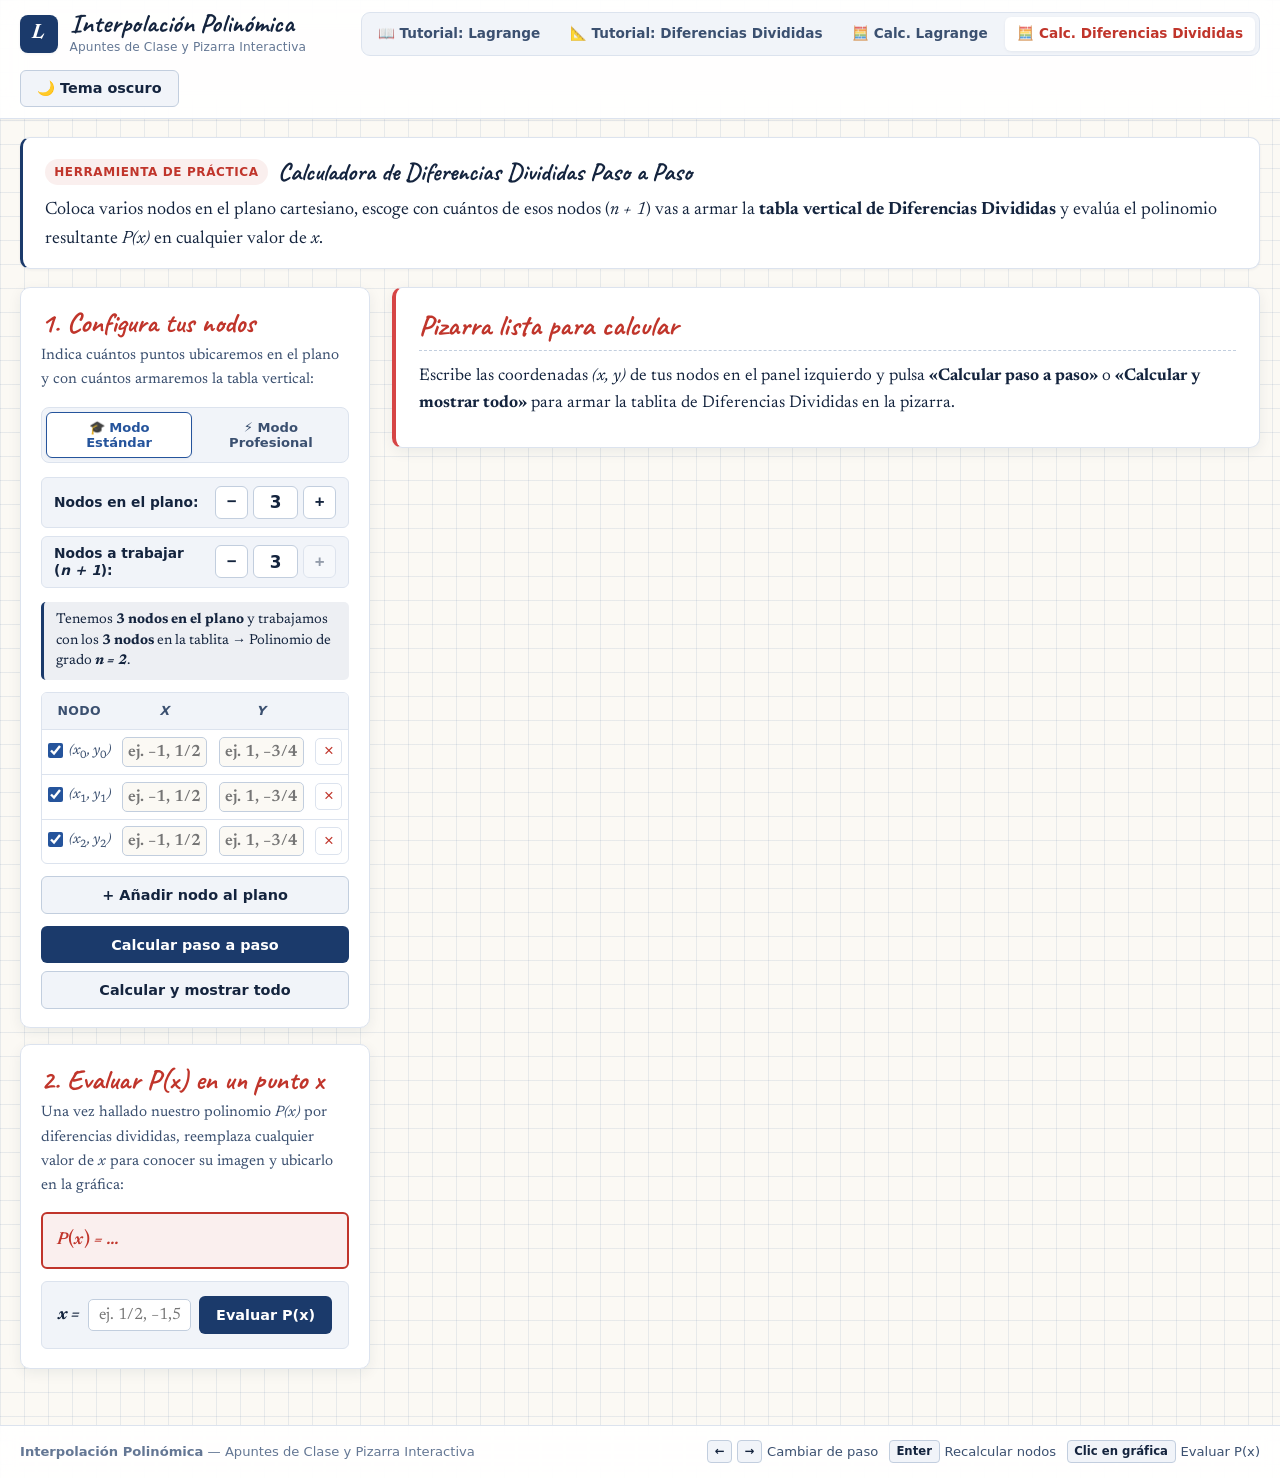
==== commit bad2c558: "feat: larger parentheses, text-only red/green replacements, and Professional Mode in calculators" ====
--- a/calculadora-diferencias.html
+++ b/calculadora-diferencias.html
@@ -11,7 +11,7 @@
   <link rel="preconnect" href="https://fonts.googleapis.com">
   <link rel="preconnect" href="https://fonts.gstatic.com" crossorigin>
   <link href="https://fonts.googleapis.com/css2?family=Caveat:wght@600;700&family=Newsreader:ital,opsz,wght@0,6..72,400;0,6..72,600;0,6..72,700;1,6..72,400;1,6..72,600&display=swap" rel="stylesheet">
-  <link rel="stylesheet" href="styles.css?v=5">
+  <link rel="stylesheet" href="styles.css?v=15">
 </head>
 <body>
   <!-- Barra de navegación superior profesional -->
@@ -70,6 +70,50 @@
             Indica cuántos puntos ubicaremos en el plano y con cuántos armaremos la tabla vertical:
           </p>
 
+          <div class="calc-mode-switch" role="group" aria-label="Modo de la calculadora">
+            <button type="button" id="dd-mode-standard-btn" class="calc-mode-btn is-active" aria-pressed="true">
+              🎓 Modo Estándar
+            </button>
+            <button type="button" id="dd-mode-pro-btn" class="calc-mode-btn" aria-pressed="false">
+              ⚡ Modo Profesional
+            </button>
+          </div>
+
+          <div id="dd-pro-options-panel" class="pro-options-panel" hidden>
+            <div class="pro-panel-header">
+              <span class="pro-panel-title">Modo Profesional</span>
+              <span class="pro-unlimited-badge">∞ Nodos ilimitados</span>
+            </div>
+
+            <div class="pro-view-options" role="radiogroup" aria-label="Qué mostrar en la pizarra">
+              <label class="pro-view-radio-label">
+                <input type="radio" name="dd-pro-view-mode" value="step-by-step" checked>
+                <span>Ver desarrollo paso a paso</span>
+              </label>
+              <label class="pro-view-radio-label">
+                <input type="radio" name="dd-pro-view-mode" value="specific-step">
+                <span>Ver un paso en específico</span>
+              </label>
+              <div id="dd-pro-step-select-wrap" class="pro-step-select-wrap" hidden>
+                <select id="dd-pro-step-select" class="pro-step-select" aria-label="Seleccionar paso específico"></select>
+              </div>
+              <label class="pro-view-radio-label">
+                <input type="radio" name="dd-pro-view-mode" value="summary-only">
+                <span>Solo polinomios resueltos, verificaciones y gráfica</span>
+              </label>
+            </div>
+
+            <details class="pro-bulk-details">
+              <summary class="pro-bulk-summary">+ Pegar o cargar múltiples nodos de golpe</summary>
+              <div class="pro-bulk-body">
+                <textarea id="dd-pro-bulk-textarea" class="pro-bulk-textarea" placeholder="Ejemplo: (-1, 1), (1, -3), (2, -1), (4, 5)&#10;o escribe un par x, y por línea"></textarea>
+                <button type="button" id="dd-pro-bulk-load-btn" class="btn btn-secondary" style="width: 100%; font-size: 0.82rem; padding: 0.4rem 0.6rem;">
+                  Cargar nodos en la tabla
+                </button>
+              </div>
+            </details>
+          </div>
+
           <div class="counts-grid">
             <div class="count-box">
               <label for="dd-calc-plane-count">Nodos en el plano:</label>
@@ -173,7 +217,7 @@
     </div>
   </footer>
 
-  <script src="lagrange.js?v=13"></script>
+  <script src="lagrange.js?v=15"></script>
   <script>
     (function () {
       'use strict';
@@ -188,6 +232,9 @@
         renderWhyBoxHTML,
         buildPolyEvaluationBreakdownHTML,
         generateDividedDiffStepsData,
+        generateDividedDiffDirectSummaryData,
+        parseBulkNodesText,
+        enhanceMathParentheses,
         scrollToElement,
         createStepCardElement,
         syncStepJumperBar,
@@ -195,6 +242,15 @@
         initThemeToggle
       } = window.LagrangeApp;
 
+      const modeStandardBtn = document.getElementById('dd-mode-standard-btn');
+      const modeProBtn = document.getElementById('dd-mode-pro-btn');
+      const proOptionsPanel = document.getElementById('dd-pro-options-panel');
+      const proViewRadios = Array.from(document.querySelectorAll('input[name="dd-pro-view-mode"]'));
+      const proStepSelectWrap = document.getElementById('dd-pro-step-select-wrap');
+      const proStepSelect = document.getElementById('dd-pro-step-select');
+      const proBulkTextarea = document.getElementById('dd-pro-bulk-textarea');
+      const proBulkLoadBtn = document.getElementById('dd-pro-bulk-load-btn');
+
       const calcPlaneCountInput = document.getElementById('dd-calc-plane-count');
       const planeDecBtn = document.getElementById('dd-plane-dec-btn');
       const planeIncBtn = document.getElementById('dd-plane-inc-btn');
@@ -205,6 +261,7 @@
 
       const calcCountsNote = document.getElementById('dd-calc-counts-note');
       const calcTbody = document.getElementById('dd-calc-nodes-tbody');
+      const tableWrapper = calcTbody.closest('.table-wrapper');
       const calcErrorBox = document.getElementById('dd-calc-validation-error');
       const calcAddNodeBtn = document.getElementById('dd-calc-add-node-btn');
       const calcStartBtn = document.getElementById('dd-calc-start-btn');
@@ -224,6 +281,59 @@
       let calcSteps = [];
       let calcRevealed = 0;
       let lastEvalPoint = null;
+      let isProMode = false;
+      let proViewMode = 'step-by-step';
+
+      function getMaxAllowedNodes() {
+        return isProMode ? Infinity : 12;
+      }
+
+      function buildExpectedDividedDiffStepTitles(workCount) {
+        const titles = [
+          'Paso 1: Los nodos y la fórmula de Diferencias Divididas',
+          'Paso 2: Armamos la Tabla Vertical y cómo se resta'
+        ];
+        const n = workCount - 1;
+        let stepNum = 3;
+        for (let ord = 1; ord <= n; ord++) {
+          const totalInCol = workCount - ord;
+          for (let idx = 0; idx < totalInCol; idx++) {
+            const sub = totalInCol > 1
+              ? `Calculamos la ${ord}.ª Diferencia Dividida (${idx + 1}.ª resta de ${totalInCol})`
+              : `Calculamos la ${ord}.ª Diferencia Dividida`;
+            titles.push(`Paso ${stepNum++}: ${sub}`);
+          }
+        }
+        titles.push(`Paso ${stepNum++}: Elegimos los coeficientes a₀, …, a${n} de la tablita`);
+        titles.push(`Paso ${stepNum++}: Sustituimos en P(x), desarrollamos y sumamos`);
+        titles.push(`Paso ${stepNum++}: Verificamos con la gráfica`);
+        return titles;
+      }
+
+      function syncProStepSelectOptions(workCount) {
+        if (!proStepSelect) return;
+        const prevVal = parseInt(proStepSelect.value, 10);
+        const titles = buildExpectedDividedDiffStepTitles(workCount);
+        proStepSelect.innerHTML = titles.map((t, idx) => `<option value="${idx}">${t}</option>`).join('');
+        if (!isNaN(prevVal) && prevVal >= 0 && prevVal < titles.length) {
+          proStepSelect.value = String(prevVal);
+        } else {
+          proStepSelect.value = '0';
+        }
+      }
+
+      function syncProActionButtonsLabel() {
+        if (!isProMode || proViewMode === 'step-by-step') {
+          calcStartBtn.textContent = 'Calcular paso a paso';
+          calcShowAllTopBtn.hidden = false;
+        } else if (proViewMode === 'specific-step') {
+          calcStartBtn.textContent = 'Calcular y ver paso elegido';
+          calcShowAllTopBtn.hidden = true;
+        } else if (proViewMode === 'summary-only') {
+          calcStartBtn.textContent = 'Calcular polinomios, verificación y gráfica';
+          calcShowAllTopBtn.hidden = true;
+        }
+      }
 
       function showCalcError(msg) {
         calcErrorBox.textContent = msg;
@@ -288,15 +398,26 @@
         }
 
         const workCount = Math.max(2, Math.min(planeTotal, checkedCount));
+        const maxNodes = getMaxAllowedNodes();
 
         calcPlaneCountInput.value = planeTotal;
+        if (isFinite(maxNodes)) {
+          calcPlaneCountInput.max = maxNodes;
+        } else {
+          calcPlaneCountInput.removeAttribute('max');
+        }
         calcWorkCountInput.max = planeTotal;
         calcWorkCountInput.value = workCount;
 
         planeDecBtn.disabled = planeTotal <= 2;
-        planeIncBtn.disabled = planeTotal >= 12;
+        planeIncBtn.disabled = planeTotal >= maxNodes;
         workDecBtn.disabled = workCount <= 2;
         workIncBtn.disabled = workCount >= planeTotal;
+
+        if (tableWrapper) {
+          tableWrapper.classList.toggle('is-pro-scrollable', planeTotal > 6);
+        }
+        syncProStepSelectOptions(workCount);
 
         const disableRemove = planeTotal <= 2;
         let workIdxCounter = 0;
@@ -411,7 +532,8 @@
       }
 
       function setCalcPlaneNodeCount(targetCount) {
-        const clamped = Math.max(2, Math.min(12, targetCount));
+        const maxNodes = getMaxAllowedNodes();
+        const clamped = Math.max(2, isFinite(maxNodes) ? Math.min(maxNodes, targetCount) : targetCount);
         let rows = getCalcRows();
         while (rows.length < clamped) {
           createCalcRow('', '', true);
@@ -544,6 +666,7 @@
             Punto en el plano: <strong class="math-inline">(${xVal.toPlainString()}, ${yVal.toPlainString()})</strong>
           </div>
         `;
+        enhanceMathParentheses(evalResultBox);
       }
 
       function startCalcSteps({ showAll = false, autoScroll = true, preserveRevealed = false } = {}) {
@@ -568,12 +691,41 @@
           evalResultBox.hidden = true;
         }
 
+        // Modo Profesional: Solo polinomios resueltos, verificaciones y gráfica
+        if (isProMode && proViewMode === 'summary-only') {
+          calcSteps = [];
+          calcRevealed = 0;
+          calcStepsContainer.innerHTML = '';
+          const summaryData = generateDividedDiffDirectSummaryData(res.workNodes, res.allPlaneNodes, lastEvalPoint);
+          const summaryCard = createStepCardElement(summaryData, 0, 1, 'Modo Profesional · Resumen Directo');
+          calcStepsContainer.appendChild(summaryCard);
+          syncStepJumperBar(calcStepsContainer, [], 0, null);
+          calcStepControls.hidden = true;
+          if (autoScroll) scrollToElement(summaryCard);
+          return;
+        }
+
         const prevRevealed = calcRevealed;
         calcSteps = generateDividedDiffStepsData(res.workNodes, res.allPlaneNodes, lastEvalPoint);
         calcStepsContainer.innerHTML = '';
         calcRevealed = 0;
 
         if (calcSteps.length === 0) return;
+
+        // Modo Profesional: Ver un paso en específico
+        if (isProMode && proViewMode === 'specific-step') {
+          const selIdx = Math.min(calcSteps.length - 1, Math.max(0, parseInt(proStepSelect.value, 10) || 0));
+          const specificCard = createStepCardElement(calcSteps[selIdx], selIdx, calcSteps.length);
+          calcStepsContainer.appendChild(specificCard);
+          calcRevealed = calcSteps.length;
+          syncStepJumperBar(calcStepsContainer, calcSteps, calcSteps.length, (idx) => {
+            proStepSelect.value = String(idx);
+            startCalcSteps({ showAll: false, autoScroll: true, preserveRevealed: true });
+          });
+          calcStepControls.hidden = true;
+          if (autoScroll) scrollToElement(specificCard);
+          return;
+        }
 
         let targetCount = 1;
         if (showAll) {
@@ -704,6 +856,62 @@
 
       initThemeToggle('theme-toggle-btn');
 
+      function setProMode(active) {
+        isProMode = Boolean(active);
+        modeStandardBtn.classList.toggle('is-active', !isProMode);
+        modeStandardBtn.setAttribute('aria-pressed', String(!isProMode));
+        modeProBtn.classList.toggle('is-active', isProMode);
+        modeProBtn.setAttribute('aria-pressed', String(isProMode));
+        proOptionsPanel.hidden = !isProMode;
+        syncCalcTableAndLabels();
+        syncProActionButtonsLabel();
+      }
+
+      modeStandardBtn.addEventListener('click', () => {
+        setProMode(false);
+      });
+
+      modeProBtn.addEventListener('click', () => {
+        setProMode(true);
+      });
+
+      proViewRadios.forEach(radio => {
+        radio.addEventListener('change', () => {
+          if (radio.checked) {
+            proViewMode = radio.value;
+            proStepSelectWrap.hidden = proViewMode !== 'specific-step';
+            syncProActionButtonsLabel();
+            const checkValid = readAndValidateCalcNodes();
+            if (!checkValid.error) {
+              startCalcSteps({ showAll: false, autoScroll: false, preserveRevealed: true });
+            }
+          }
+        });
+      });
+
+      proStepSelect.addEventListener('change', () => {
+        if (isProMode && proViewMode === 'specific-step') {
+          const checkValid = readAndValidateCalcNodes();
+          if (!checkValid.error) {
+            startCalcSteps({ showAll: false, autoScroll: true, preserveRevealed: true });
+          }
+        }
+      });
+
+      proBulkLoadBtn.addEventListener('click', () => {
+        clearCalcError();
+        const parsed = parseBulkNodesText(proBulkTextarea.value);
+        if (parsed.error) {
+          showCalcError(parsed.error);
+          return;
+        }
+        calcTbody.innerHTML = '';
+        parsed.nodes.forEach(pt => {
+          createCalcRow(pt.x, pt.y, true);
+        });
+        syncCalcTableAndLabels();
+      });
+
       // Al cargar o refrescar la página, limpiar cualquier parámetro previo de nodos en la URL y reiniciar todo en blanco
       if (window.history && window.history.replaceState && window.location.search) {
         try {
@@ -719,6 +927,13 @@
         calcPlaneCountInput.value = '3';
         calcWorkCountInput.value = '3';
         evalXInput.value = '';
+        if (proBulkTextarea) proBulkTextarea.value = '';
+        proViewMode = 'step-by-step';
+        proViewRadios.forEach(r => {
+          r.checked = r.value === 'step-by-step';
+        });
+        if (proStepSelectWrap) proStepSelectWrap.hidden = true;
+        setProMode(false);
         activePolyBox.innerHTML = 'P(x) = ...';
         evalResultBox.hidden = true;
         clearCalcError();
--- a/styles.css
+++ b/styles.css
@@ -1505,27 +1505,224 @@
   color: #ffffff;
 }
 
-/* Resaltado en color para los coeficientes y valores reemplazados al sustituir */
+/* Resaltado en color para los coeficientes y valores reemplazados al sustituir (sin rectángulo) */
 .coeff-highlight {
+  display: inline;
+  padding: 0;
+  margin: 0;
+  background: none;
+  border: none;
+  color: var(--accent-red);
+  font-weight: 700;
+}
+
+.sub-x-highlight {
+  display: inline;
+  padding: 0;
+  margin: 0;
+  background: none;
+  border: none;
+  color: var(--check-green);
+  font-weight: 700;
+}
+
+/* Paréntesis matemáticos más grandes y claros */
+.math-paren {
   display: inline-block;
-  padding: 0.02rem 0.34rem;
-  margin: 0 0.06rem;
-  border-radius: 4px;
-  background-color: var(--accent-red-bg);
-  border: 1px solid var(--accent-red);
-  color: var(--accent-red);
-  font-weight: 700;
-}
-
-.sub-x-highlight {
-  display: inline-block;
-  padding: 0.02rem 0.32rem;
-  margin: 0 0.05rem;
-  border-radius: 4px;
+  font-size: 1.3em;
+  font-weight: 500;
+  font-style: normal;
+  line-height: 1;
+  vertical-align: -0.05em;
+  margin: 0 0.02em;
+}
+
+.math-paren-tall {
+  font-size: 1.52em;
+  vertical-align: middle;
+}
+
+/* Modo Profesional en Calculadoras (Nodos ilimitados + Selector de vista) */
+.calc-mode-switch {
+  display: grid;
+  grid-template-columns: 1fr 1fr;
+  gap: 0.35rem;
+  padding: 0.25rem;
+  background-color: var(--bg-subtle);
+  border: 1px solid var(--border-light);
+  border-radius: 8px;
+  margin-bottom: 0.85rem;
+}
+
+.calc-mode-btn {
+  display: inline-flex;
+  align-items: center;
+  justify-content: center;
+  gap: 0.35rem;
+  padding: 0.45rem 0.5rem;
+  border-radius: 6px;
+  border: 1px solid transparent;
+  background: transparent;
+  color: var(--ink-secondary);
+  font-family: var(--font-ui);
+  font-size: 0.82rem;
+  font-weight: 700;
+  cursor: pointer;
+  transition: all 0.15s ease;
+}
+
+.calc-mode-btn:hover {
+  color: var(--ink-primary);
+}
+
+.calc-mode-btn.is-active {
+  background-color: var(--bg-card);
+  color: var(--accent-blue);
+  border-color: var(--accent-blue);
+  box-shadow: var(--shadow-sm);
+}
+
+.pro-options-panel {
+  background-color: var(--bg-subtle);
+  border: 1px solid var(--accent-blue);
+  border-left: 3px solid var(--accent-blue);
+  border-radius: var(--radius-sm);
+  padding: 0.75rem 0.85rem;
+  margin-bottom: 0.85rem;
+  display: flex;
+  flex-direction: column;
+  gap: 0.55rem;
+}
+
+.pro-options-panel[hidden] {
+  display: none !important;
+}
+
+.pro-panel-header {
+  display: flex;
+  align-items: center;
+  justify-content: space-between;
+  gap: 0.4rem;
+}
+
+.pro-panel-title {
+  font-family: var(--font-ui);
+  font-size: 0.8rem;
+  font-weight: 800;
+  text-transform: uppercase;
+  letter-spacing: 0.03em;
+  color: var(--accent-blue);
+}
+
+.pro-unlimited-badge {
+  font-family: var(--font-ui);
+  font-size: 0.72rem;
+  font-weight: 700;
+  color: var(--check-green);
   background-color: var(--check-green-bg);
   border: 1px solid var(--check-green);
-  color: var(--check-green);
-  font-weight: 700;
+  padding: 0.1rem 0.45rem;
+  border-radius: 999px;
+}
+
+.pro-view-options {
+  display: flex;
+  flex-direction: column;
+  gap: 0.4rem;
+}
+
+.pro-view-radio-label {
+  display: flex;
+  align-items: flex-start;
+  gap: 0.45rem;
+  font-family: var(--font-ui);
+  font-size: 0.83rem;
+  font-weight: 600;
+  color: var(--ink-primary);
+  cursor: pointer;
+  line-height: 1.3;
+  padding: 0.3rem 0.4rem;
+  border-radius: 5px;
+  transition: background-color 0.12s ease;
+}
+
+.pro-view-radio-label:hover {
+  background-color: var(--accent-blue-soft);
+}
+
+.pro-view-radio-label input[type="radio"] {
+  accent-color: var(--accent-blue);
+  margin: 0.15rem 0 0 0;
+  cursor: pointer;
+  flex-shrink: 0;
+}
+
+.pro-step-select-wrap {
+  margin-top: 0.15rem;
+  padding-left: 1.35rem;
+}
+
+.pro-step-select-wrap[hidden] {
+  display: none !important;
+}
+
+.pro-step-select {
+  width: 100%;
+  padding: 0.4rem 0.55rem;
+  font-family: var(--font-ui);
+  font-size: 0.82rem;
+  font-weight: 600;
+  color: var(--ink-primary);
+  background-color: var(--bg-card);
+  border: 1px solid var(--border-strong);
+  border-radius: 5px;
+  cursor: pointer;
+}
+
+.pro-bulk-details {
+  border-top: 1px dashed var(--border-strong);
+  padding-top: 0.45rem;
+  margin-top: 0.1rem;
+}
+
+.pro-bulk-summary {
+  font-family: var(--font-ui);
+  font-size: 0.79rem;
+  font-weight: 700;
+  color: var(--accent-blue);
+  cursor: pointer;
+  user-select: none;
+}
+
+.pro-bulk-body {
+  margin-top: 0.45rem;
+  display: flex;
+  flex-direction: column;
+  gap: 0.4rem;
+}
+
+.pro-bulk-textarea {
+  width: 100%;
+  min-height: 74px;
+  padding: 0.45rem 0.55rem;
+  font-family: var(--font-body);
+  font-size: 0.92rem;
+  color: var(--ink-primary);
+  background-color: var(--bg-card);
+  border: 1px solid var(--border-strong);
+  border-radius: 5px;
+  resize: vertical;
+}
+
+.table-wrapper.is-pro-scrollable {
+  max-height: 330px;
+  overflow-y: auto;
+}
+
+.table-wrapper.is-pro-scrollable .nodes-input-table th {
+  position: sticky;
+  top: 0;
+  z-index: 2;
 }
 
 /* Resaltado interactivo al pasar el mouse sobre cualquier celda de la tablita */
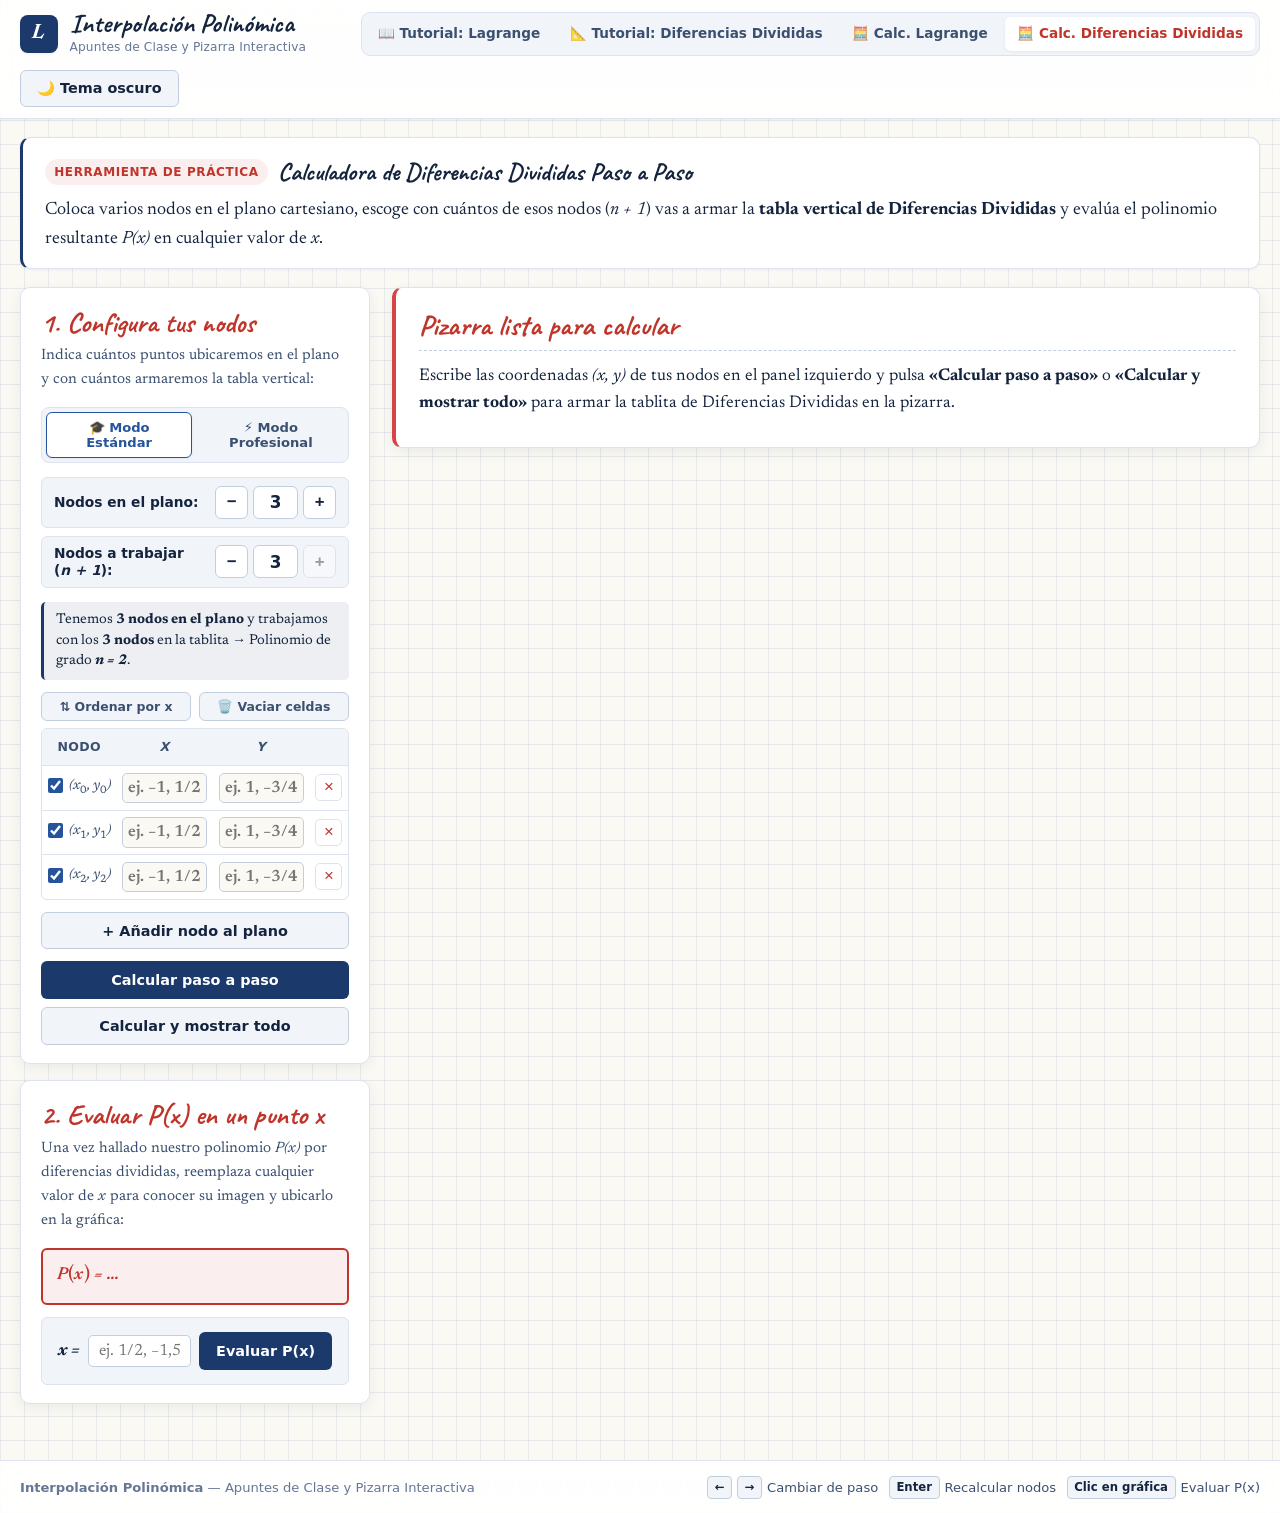
==== commit ab5ff004: "feat: add Sort by x and Clear cells quick-action buttons to both calculators" ====
--- a/calculadora-diferencias.html
+++ b/calculadora-diferencias.html
@@ -11,7 +11,7 @@
   <link rel="preconnect" href="https://fonts.googleapis.com">
   <link rel="preconnect" href="https://fonts.gstatic.com" crossorigin>
   <link href="https://fonts.googleapis.com/css2?family=Caveat:wght@600;700&family=Newsreader:ital,opsz,wght@0,6..72,400;0,6..72,600;0,6..72,700;1,6..72,400;1,6..72,600&display=swap" rel="stylesheet">
-  <link rel="stylesheet" href="styles.css?v=15">
+  <link rel="stylesheet" href="styles.css?v=16">
 </head>
 <body>
   <!-- Barra de navegación superior profesional -->
@@ -136,6 +136,15 @@
 
           <div id="dd-calc-counts-note" class="prof-note-banner"></div>
 
+          <div class="table-quick-actions">
+            <button type="button" id="dd-calc-sort-x-btn" class="btn-table-action" title="Ordenar las filas de menor a mayor según su valor de x">
+              ⇅ Ordenar por x
+            </button>
+            <button type="button" id="dd-calc-clear-cells-btn" class="btn-table-action" title="Dejar en blanco todas las celdas de coordenadas x e y">
+              🗑️ Vaciar celdas
+            </button>
+          </div>
+
           <div class="table-wrapper">
             <table class="nodes-input-table" aria-label="Tabla editable de nodos de la calculadora de diferencias divididas">
               <thead>
@@ -217,7 +226,7 @@
     </div>
   </footer>
 
-  <script src="lagrange.js?v=15"></script>
+  <script src="lagrange.js?v=16"></script>
   <script>
     (function () {
       'use strict';
@@ -264,6 +273,8 @@
       const tableWrapper = calcTbody.closest('.table-wrapper');
       const calcErrorBox = document.getElementById('dd-calc-validation-error');
       const calcAddNodeBtn = document.getElementById('dd-calc-add-node-btn');
+      const calcSortXBtn = document.getElementById('dd-calc-sort-x-btn');
+      const calcClearCellsBtn = document.getElementById('dd-calc-clear-cells-btn');
       const calcStartBtn = document.getElementById('dd-calc-start-btn');
       const calcShowAllTopBtn = document.getElementById('dd-calc-show-all-top-btn');
 
@@ -805,6 +816,80 @@
         }
       });
 
+      calcSortXBtn.addEventListener('click', () => {
+        clearCalcError();
+        const rows = getCalcRows();
+        const rowData = rows.map((tr, idx) => {
+          const xRaw = tr.querySelector('.input-x').value.trim();
+          const yRaw = tr.querySelector('.input-y').value.trim();
+          const chk = tr.querySelector('.node-use-check');
+          const parsedX = parseInputToFrac(xRaw);
+          return {
+            xRaw,
+            yRaw,
+            checked: chk ? chk.checked : true,
+            xFrac: parsedX.value || null,
+            origIdx: idx
+          };
+        });
+
+        rowData.sort((a, b) => {
+          if (a.xFrac && b.xFrac) {
+            const diff = a.xFrac.sub(b.xFrac);
+            if (diff.num < 0n) return -1;
+            if (diff.num > 0n) return 1;
+            return a.origIdx - b.origIdx;
+          }
+          if (a.xFrac && !b.xFrac) return -1;
+          if (!a.xFrac && b.xFrac) return 1;
+          return a.origIdx - b.origIdx;
+        });
+
+        calcTbody.innerHTML = '';
+        rowData.forEach(item => {
+          createCalcRow(item.xRaw, item.yRaw, item.checked);
+        });
+        syncCalcTableAndLabels();
+        const vRes = validateCalculatorRowsRealtime(calcTbody, evalXInput, calcErrorBox);
+        calcStartBtn.disabled = !vRes.valid;
+        calcShowAllTopBtn.disabled = !vRes.valid;
+      });
+
+      calcClearCellsBtn.addEventListener('click', () => {
+        clearCalcError();
+        getCalcRows().forEach(tr => {
+          tr.querySelectorAll('input[type="text"]').forEach(inp => {
+            inp.value = '';
+            inp.classList.remove('is-invalid');
+            inp.removeAttribute('aria-invalid');
+          });
+        });
+        evalXInput.value = '';
+        evalXInput.classList.remove('is-invalid');
+        evalXInput.removeAttribute('aria-invalid');
+        activePolyBox.innerHTML = 'P(x) = ...';
+        evalResultBox.hidden = true;
+        calcStartBtn.disabled = false;
+        calcShowAllTopBtn.disabled = false;
+        calcSteps = [];
+        calcRevealed = 0;
+        updateCalcStepControls();
+        calcStepsContainer.innerHTML = `
+          <section class="notebook-card step-card">
+            <div class="step-header">
+              <h2 class="step-title">Pizarra lista para calcular</h2>
+            </div>
+            <div class="step-body">
+              <p class="step-explanation">
+                Escribe las coordenadas <span class="math-inline">(x, y)</span> de tus nodos en el panel izquierdo y pulsa <strong>«Calcular paso a paso»</strong> o <strong>«Calcular y mostrar todo»</strong> para armar la tablita de Diferencias Divididas en la pizarra.
+              </p>
+            </div>
+          </section>
+        `;
+        const firstInput = calcTbody.querySelector('.input-x');
+        if (firstInput) firstInput.focus();
+      });
+
       calcStartBtn.addEventListener('click', () => {
         startCalcSteps({ showAll: false, autoScroll: true });
       });
--- a/styles.css
+++ b/styles.css
@@ -1723,6 +1723,38 @@
   position: sticky;
   top: 0;
   z-index: 2;
+}
+
+/* Barra rápida sobre la tabla de nodos (Ordenar por x / Vaciar celdas) */
+.table-quick-actions {
+  display: flex;
+  align-items: center;
+  gap: 0.45rem;
+  margin-bottom: 0.45rem;
+}
+
+.btn-table-action {
+  flex: 1;
+  display: inline-flex;
+  align-items: center;
+  justify-content: center;
+  gap: 0.3rem;
+  padding: 0.36rem 0.5rem;
+  border-radius: 6px;
+  font-family: var(--font-ui);
+  font-size: 0.78rem;
+  font-weight: 700;
+  color: var(--ink-secondary);
+  background-color: var(--bg-subtle);
+  border: 1px solid var(--border-strong);
+  cursor: pointer;
+  transition: all 0.15s ease;
+}
+
+.btn-table-action:hover {
+  color: var(--ink-primary);
+  border-color: var(--accent-blue);
+  background-color: var(--accent-blue-soft);
 }
 
 /* Resaltado interactivo al pasar el mouse sobre cualquier celda de la tablita */
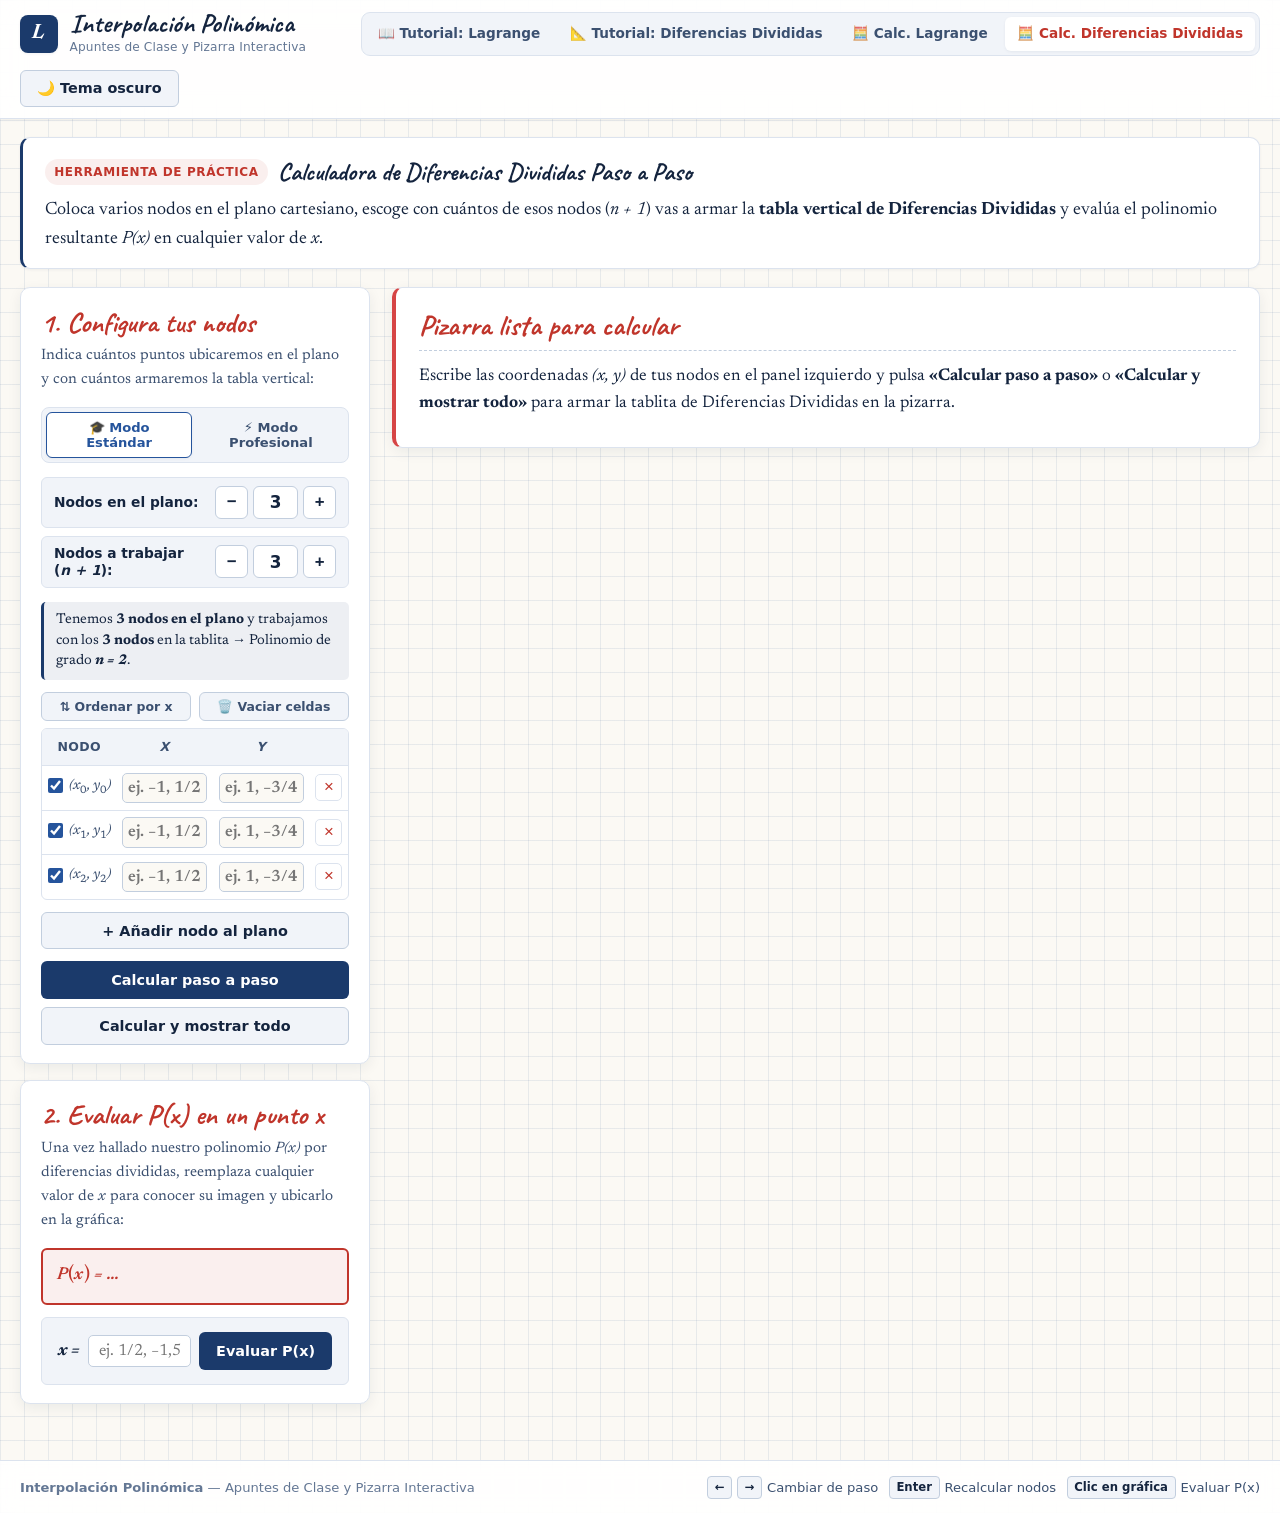
==== commit d43d0ef1: "feat: add Generate Nodes button in Professional Mode respecting target work nodes count" ====
--- a/calculadora-diferencias.html
+++ b/calculadora-diferencias.html
@@ -11,7 +11,7 @@
   <link rel="preconnect" href="https://fonts.googleapis.com">
   <link rel="preconnect" href="https://fonts.gstatic.com" crossorigin>
   <link href="https://fonts.googleapis.com/css2?family=Caveat:wght@600;700&family=Newsreader:ital,opsz,wght@0,6..72,400;0,6..72,600;0,6..72,700;1,6..72,400;1,6..72,600&display=swap" rel="stylesheet">
-  <link rel="stylesheet" href="styles.css?v=16">
+  <link rel="stylesheet" href="styles.css?v=17">
 </head>
 <body>
   <!-- Barra de navegación superior profesional -->
@@ -103,6 +103,10 @@
               </label>
             </div>
 
+            <button type="button" id="dd-pro-generate-nodes-btn" class="btn btn-secondary" style="width: 100%; font-size: 0.84rem; padding: 0.45rem 0.7rem; border-color: var(--accent-blue); color: var(--accent-blue);">
+              🎲 Generar nodos
+            </button>
+
             <details class="pro-bulk-details">
               <summary class="pro-bulk-summary">+ Pegar o cargar múltiples nodos de golpe</summary>
               <div class="pro-bulk-body">
@@ -226,7 +230,7 @@
     </div>
   </footer>
 
-  <script src="lagrange.js?v=16"></script>
+  <script src="lagrange.js?v=17"></script>
   <script>
     (function () {
       'use strict';
@@ -257,6 +261,7 @@
       const proViewRadios = Array.from(document.querySelectorAll('input[name="dd-pro-view-mode"]'));
       const proStepSelectWrap = document.getElementById('dd-pro-step-select-wrap');
       const proStepSelect = document.getElementById('dd-pro-step-select');
+      const proGenerateNodesBtn = document.getElementById('dd-pro-generate-nodes-btn');
       const proBulkTextarea = document.getElementById('dd-pro-bulk-textarea');
       const proBulkLoadBtn = document.getElementById('dd-pro-bulk-load-btn');
 
@@ -306,13 +311,19 @@
         ];
         const n = workCount - 1;
         let stepNum = 3;
-        for (let ord = 1; ord <= n; ord++) {
-          const totalInCol = workCount - ord;
-          for (let idx = 0; idx < totalInCol; idx++) {
-            const sub = totalInCol > 1
-              ? `Calculamos la ${ord}.ª Diferencia Dividida (${idx + 1}.ª resta de ${totalInCol})`
-              : `Calculamos la ${ord}.ª Diferencia Dividida`;
-            titles.push(`Paso ${stepNum++}: ${sub}`);
+        if (workCount > 6) {
+          for (let ord = 1; ord <= n; ord++) {
+            titles.push(`Paso ${stepNum++}: Calculamos la ${ord}.ª Diferencia Dividida`);
+          }
+        } else {
+          for (let ord = 1; ord <= n; ord++) {
+            const totalInCol = workCount - ord;
+            for (let idx = 0; idx < totalInCol; idx++) {
+              const sub = totalInCol > 1
+                ? `Calculamos la ${ord}.ª Diferencia Dividida (${idx + 1}.ª resta de ${totalInCol})`
+                : `Calculamos la ${ord}.ª Diferencia Dividida`;
+              titles.push(`Paso ${stepNum++}: ${sub}`);
+            }
           }
         }
         titles.push(`Paso ${stepNum++}: Elegimos los coeficientes a₀, …, a${n} de la tablita`);
@@ -414,16 +425,17 @@
         calcPlaneCountInput.value = planeTotal;
         if (isFinite(maxNodes)) {
           calcPlaneCountInput.max = maxNodes;
+          calcWorkCountInput.max = maxNodes;
         } else {
           calcPlaneCountInput.removeAttribute('max');
-        }
-        calcWorkCountInput.max = planeTotal;
+          calcWorkCountInput.removeAttribute('max');
+        }
         calcWorkCountInput.value = workCount;
 
         planeDecBtn.disabled = planeTotal <= 2;
         planeIncBtn.disabled = planeTotal >= maxNodes;
         workDecBtn.disabled = workCount <= 2;
-        workIncBtn.disabled = workCount >= planeTotal;
+        workIncBtn.disabled = workCount >= maxNodes;
 
         if (tableWrapper) {
           tableWrapper.classList.toggle('is-pro-scrollable', planeTotal > 6);
@@ -710,7 +722,7 @@
           const summaryData = generateDividedDiffDirectSummaryData(res.workNodes, res.allPlaneNodes, lastEvalPoint);
           const summaryCard = createStepCardElement(summaryData, 0, 1, 'Modo Profesional · Resumen Directo');
           calcStepsContainer.appendChild(summaryCard);
-          syncStepJumperBar(calcStepsContainer, [], 0, null);
+          syncStepJumperBar(calcStepsContainer, [summaryData], 1, null);
           calcStepControls.hidden = true;
           if (autoScroll) scrollToElement(summaryCard);
           return;
@@ -790,17 +802,26 @@
 
       workIncBtn.addEventListener('click', () => {
         clearCalcError();
-        setTargetWorkNodeCount(parseInt(calcWorkCountInput.value, 10) + 1);
+        const nextWork = (parseInt(calcWorkCountInput.value, 10) || 2) + 1;
+        if (nextWork > getCalcRows().length) {
+          setCalcPlaneNodeCount(nextWork);
+        }
+        setTargetWorkNodeCount(nextWork);
       });
 
       calcWorkCountInput.addEventListener('change', () => {
         clearCalcError();
-        const planeTotal = getCalcRows().length;
+        const maxNodes = getMaxAllowedNodes();
         const val = parseInt(calcWorkCountInput.value, 10);
-        if (isNaN(val) || val < 2 || val > planeTotal) {
-          showCalcError(`La cantidad de nodos de trabajo debe estar entre 2 y ${planeTotal}.`);
+        if (isNaN(val) || val < 2 || val > maxNodes) {
+          showCalcError(isFinite(maxNodes)
+            ? `La cantidad de nodos de trabajo debe estar entre 2 y ${maxNodes}.`
+            : 'La cantidad de nodos de trabajo debe ser como mínimo 2.');
           syncCalcTableAndLabels();
           return;
+        }
+        if (val > getCalcRows().length) {
+          setCalcPlaneNodeCount(val);
         }
         setTargetWorkNodeCount(val);
       });
@@ -997,6 +1018,31 @@
         syncCalcTableAndLabels();
       });
 
+      proGenerateNodesBtn.addEventListener('click', () => {
+        clearCalcError();
+        let targetWork = parseInt(calcWorkCountInput.value, 10);
+        let targetPlane = parseInt(calcPlaneCountInput.value, 10);
+        if (isNaN(targetWork) || targetWork < 2) targetWork = 3;
+        if (isNaN(targetPlane) || targetPlane < targetWork) targetPlane = targetWork;
+
+        const startX = -Math.floor(targetPlane / 2);
+        calcTbody.innerHTML = '';
+        let currentX = startX;
+        for (let i = 0; i < targetPlane; i++) {
+          if (i > 0) {
+            const step = targetPlane <= 10 && Math.random() < 0.35 ? 2 : 1;
+            currentX += step;
+          }
+          const randY = Math.floor(Math.random() * 19) - 9;
+          const isChecked = i < targetWork;
+          createCalcRow(String(currentX), String(randY), isChecked);
+        }
+        syncCalcTableAndLabels();
+        const vRes = validateCalculatorRowsRealtime(calcTbody, evalXInput, calcErrorBox);
+        calcStartBtn.disabled = !vRes.valid;
+        calcShowAllTopBtn.disabled = !vRes.valid;
+      });
+
       // Al cargar o refrescar la página, limpiar cualquier parámetro previo de nodos en la URL y reiniciar todo en blanco
       if (window.history && window.history.replaceState && window.location.search) {
         try {
--- a/styles.css
+++ b/styles.css
@@ -770,6 +770,8 @@
 .step-card {
   scroll-margin-top: calc(var(--navbar-height, 4.2rem) + var(--jumper-height, 3.8rem) + 1rem);
   animation: stepCardEnter 0.24s cubic-bezier(0.2, 0.8, 0.2, 1);
+  content-visibility: auto;
+  contain-intrinsic-size: auto 340px;
 }
 
 .step-card:focus {
@@ -1755,6 +1757,89 @@
   color: var(--ink-primary);
   border-color: var(--accent-blue);
   background-color: var(--accent-blue-soft);
+}
+
+/* Protecciones anti-colapso para ejercicios con decenas o cientos de nodos */
+.frac-dec-view {
+  display: none;
+}
+
+.frac.frac-is-huge {
+  display: inline;
+  margin: 0 0.08em;
+  border-bottom: 1px dashed var(--accent-blue);
+  cursor: help;
+}
+
+.frac.frac-is-huge .frac-dec-view {
+  display: inline;
+}
+
+.workspace-board.decimal-mode-active .frac:not(.frac-is-huge) {
+  display: inline;
+  margin: 0 0.06em;
+}
+
+.workspace-board.decimal-mode-active .frac:not(.frac-is-huge) .frac-num,
+.workspace-board.decimal-mode-active .frac:not(.frac-is-huge) .frac-bar,
+.workspace-board.decimal-mode-active .frac:not(.frac-is-huge) .frac-den {
+  display: none;
+}
+
+.workspace-board.decimal-mode-active .frac:not(.frac-is-huge) .frac-dec-view {
+  display: inline;
+}
+
+.step-jumper-select {
+  height: 27px;
+  max-width: 225px;
+  padding: 0 0.45rem;
+  border-radius: 6px;
+  border: 1px solid var(--border-strong);
+  background-color: var(--bg-subtle);
+  color: var(--ink-primary);
+  font-family: var(--font-ui);
+  font-size: 0.76rem;
+  font-weight: 700;
+  cursor: pointer;
+}
+
+.step-jumper-ellipsis {
+  font-family: var(--font-ui);
+  font-size: 0.82rem;
+  font-weight: 700;
+  color: var(--ink-muted);
+  padding: 0 0.12rem;
+  user-select: none;
+}
+
+.verification-summary-banner {
+  padding: 0.55rem 0.85rem;
+  margin: 0.45rem 0 0.55rem;
+  background-color: var(--check-green-bg);
+  border: 1px solid var(--check-green);
+  border-left: 4px solid var(--check-green);
+  border-radius: 6px;
+  color: var(--check-green);
+  font-family: var(--font-ui);
+  font-size: 0.86rem;
+}
+
+.why-panel.is-scrollable-panel {
+  max-height: 320px;
+  overflow-y: auto;
+}
+
+.table-wrapper.dd-matrix-compact {
+  max-height: 400px;
+  overflow: auto;
+}
+
+.table-wrapper.dd-matrix-compact .dd-vertical-table th,
+.table-wrapper.dd-matrix-compact .dd-vertical-table td {
+  padding: 0.35rem 0.48rem;
+  font-size: 0.88rem;
+  white-space: nowrap;
 }
 
 /* Resaltado interactivo al pasar el mouse sobre cualquier celda de la tablita */
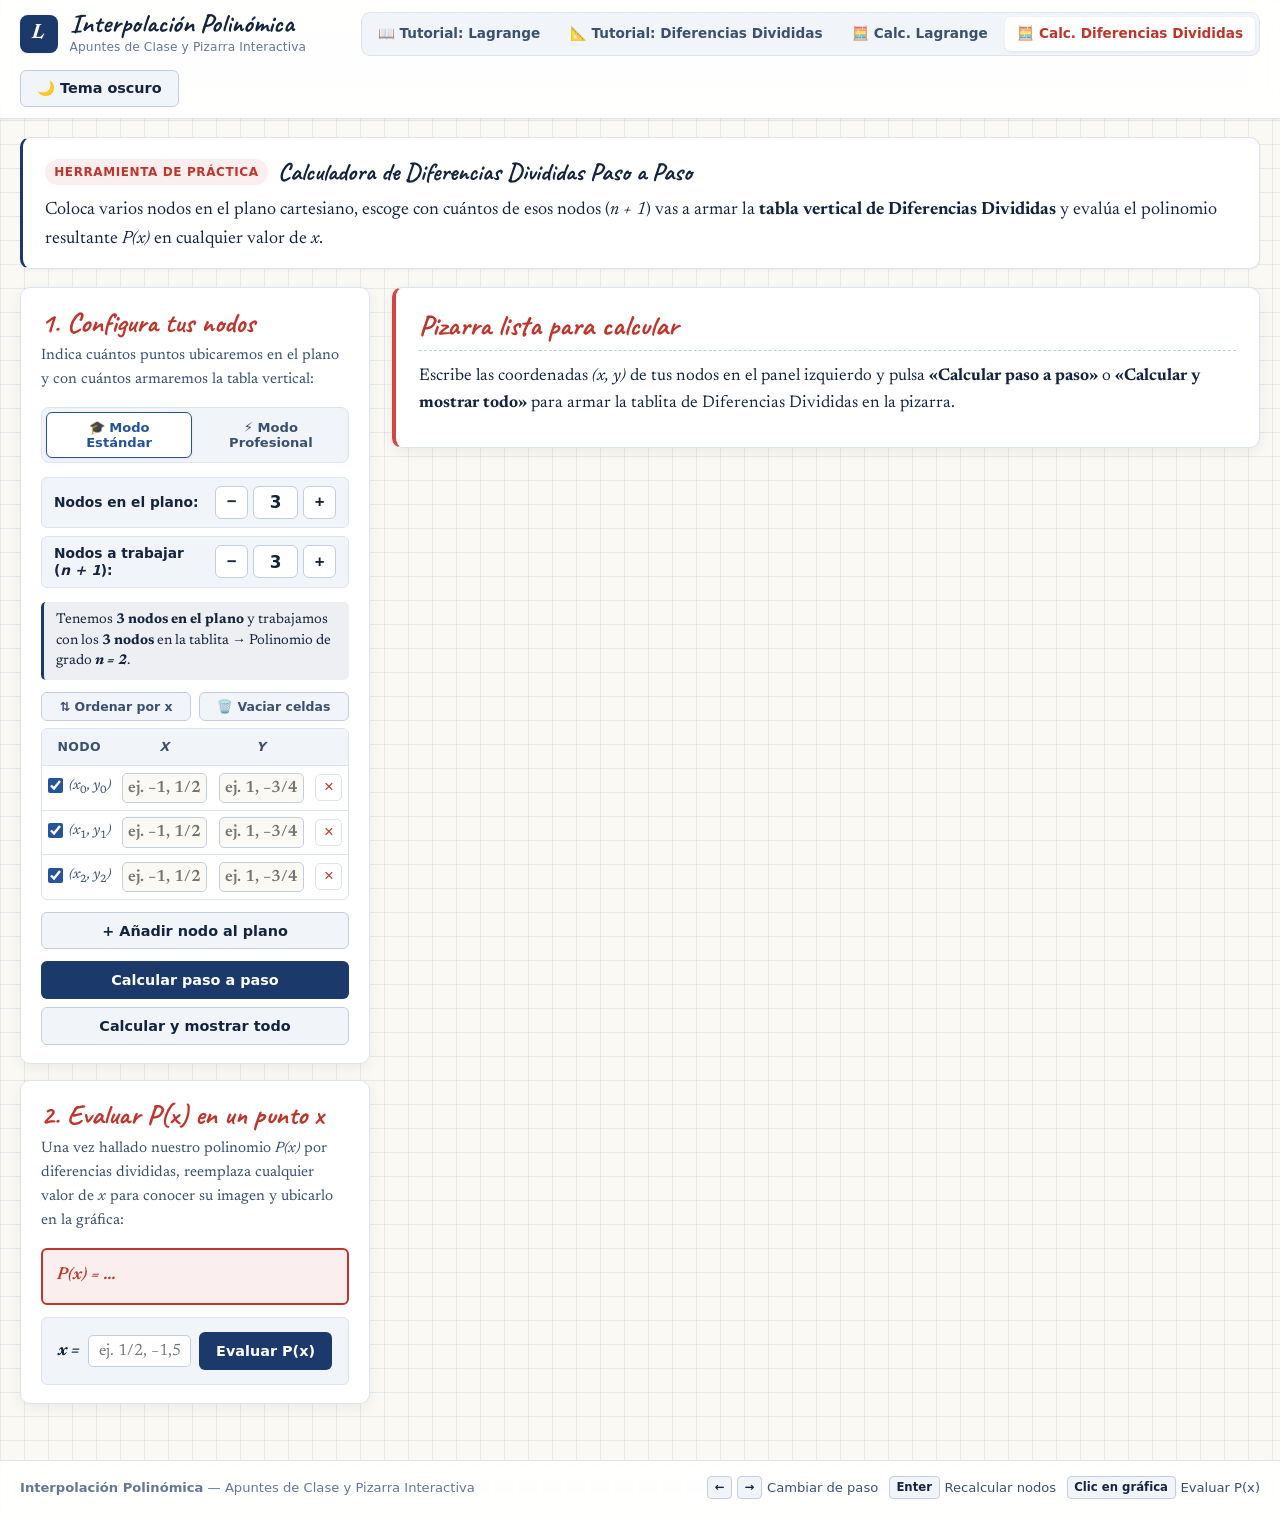
==== commit c0e5ac82: "style: enlarge grouping parentheses after equals sign while keeping P(x) and L_i(x) normal" ====
--- a/calculadora-diferencias.html
+++ b/calculadora-diferencias.html
@@ -11,7 +11,7 @@
   <link rel="preconnect" href="https://fonts.googleapis.com">
   <link rel="preconnect" href="https://fonts.gstatic.com" crossorigin>
   <link href="https://fonts.googleapis.com/css2?family=Caveat:wght@600;700&family=Newsreader:ital,opsz,wght@0,6..72,400;0,6..72,600;0,6..72,700;1,6..72,400;1,6..72,600&display=swap" rel="stylesheet">
-  <link rel="stylesheet" href="styles.css?v=17">
+  <link rel="stylesheet" href="styles.css?v=18">
 </head>
 <body>
   <!-- Barra de navegación superior profesional -->
@@ -230,7 +230,7 @@
     </div>
   </footer>
 
-  <script src="lagrange.js?v=17"></script>
+  <script src="lagrange.js?v=18"></script>
   <script>
     (function () {
       'use strict';
--- a/styles.css
+++ b/styles.css
@@ -1528,19 +1528,19 @@
   font-weight: 700;
 }
 
-/* Paréntesis matemáticos más grandes y claros */
+/* Paréntesis matemáticos más grandes y claros (después del igual) */
 .math-paren {
   display: inline-block;
-  font-size: 1.3em;
+  font-size: 1.46em;
   font-weight: 500;
   font-style: normal;
   line-height: 1;
-  vertical-align: -0.05em;
-  margin: 0 0.02em;
+  vertical-align: -0.07em;
+  margin: 0 0.025em;
 }
 
 .math-paren-tall {
-  font-size: 1.52em;
+  font-size: 1.72em;
   vertical-align: middle;
 }
 
